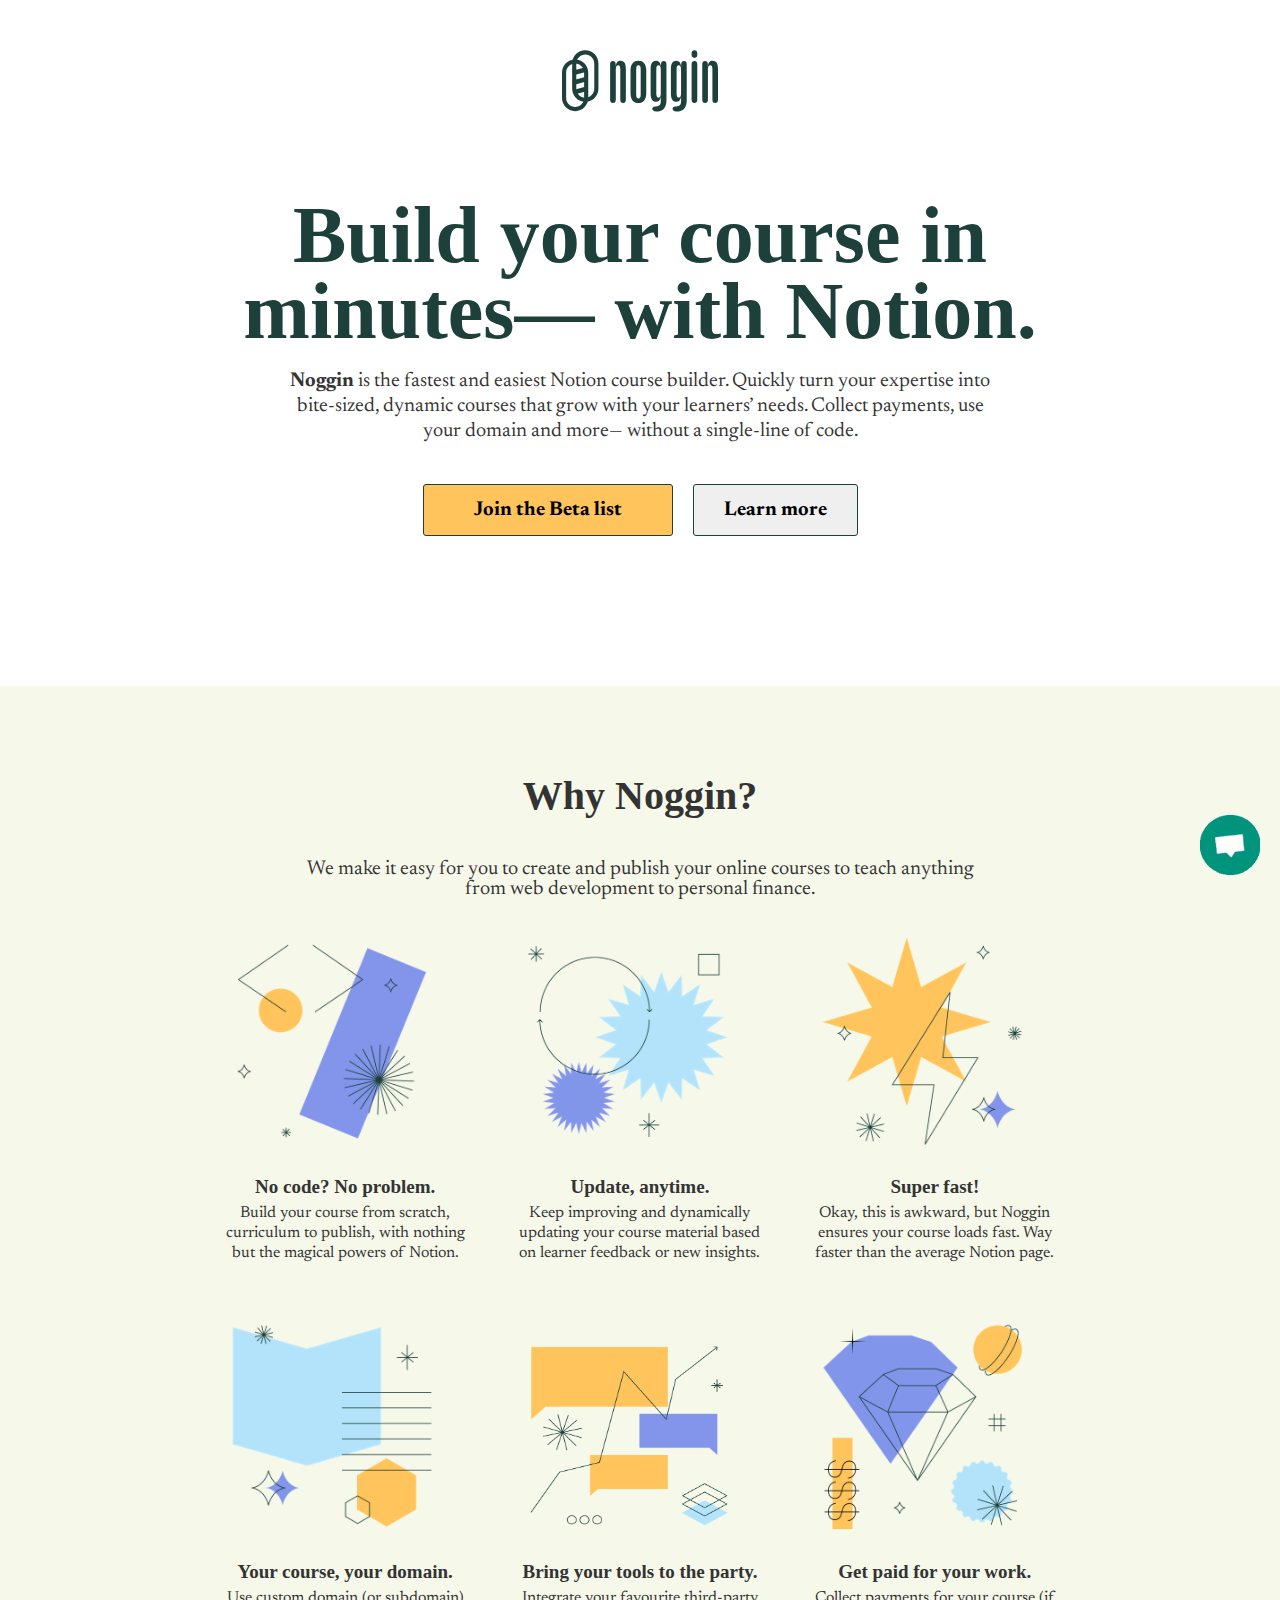
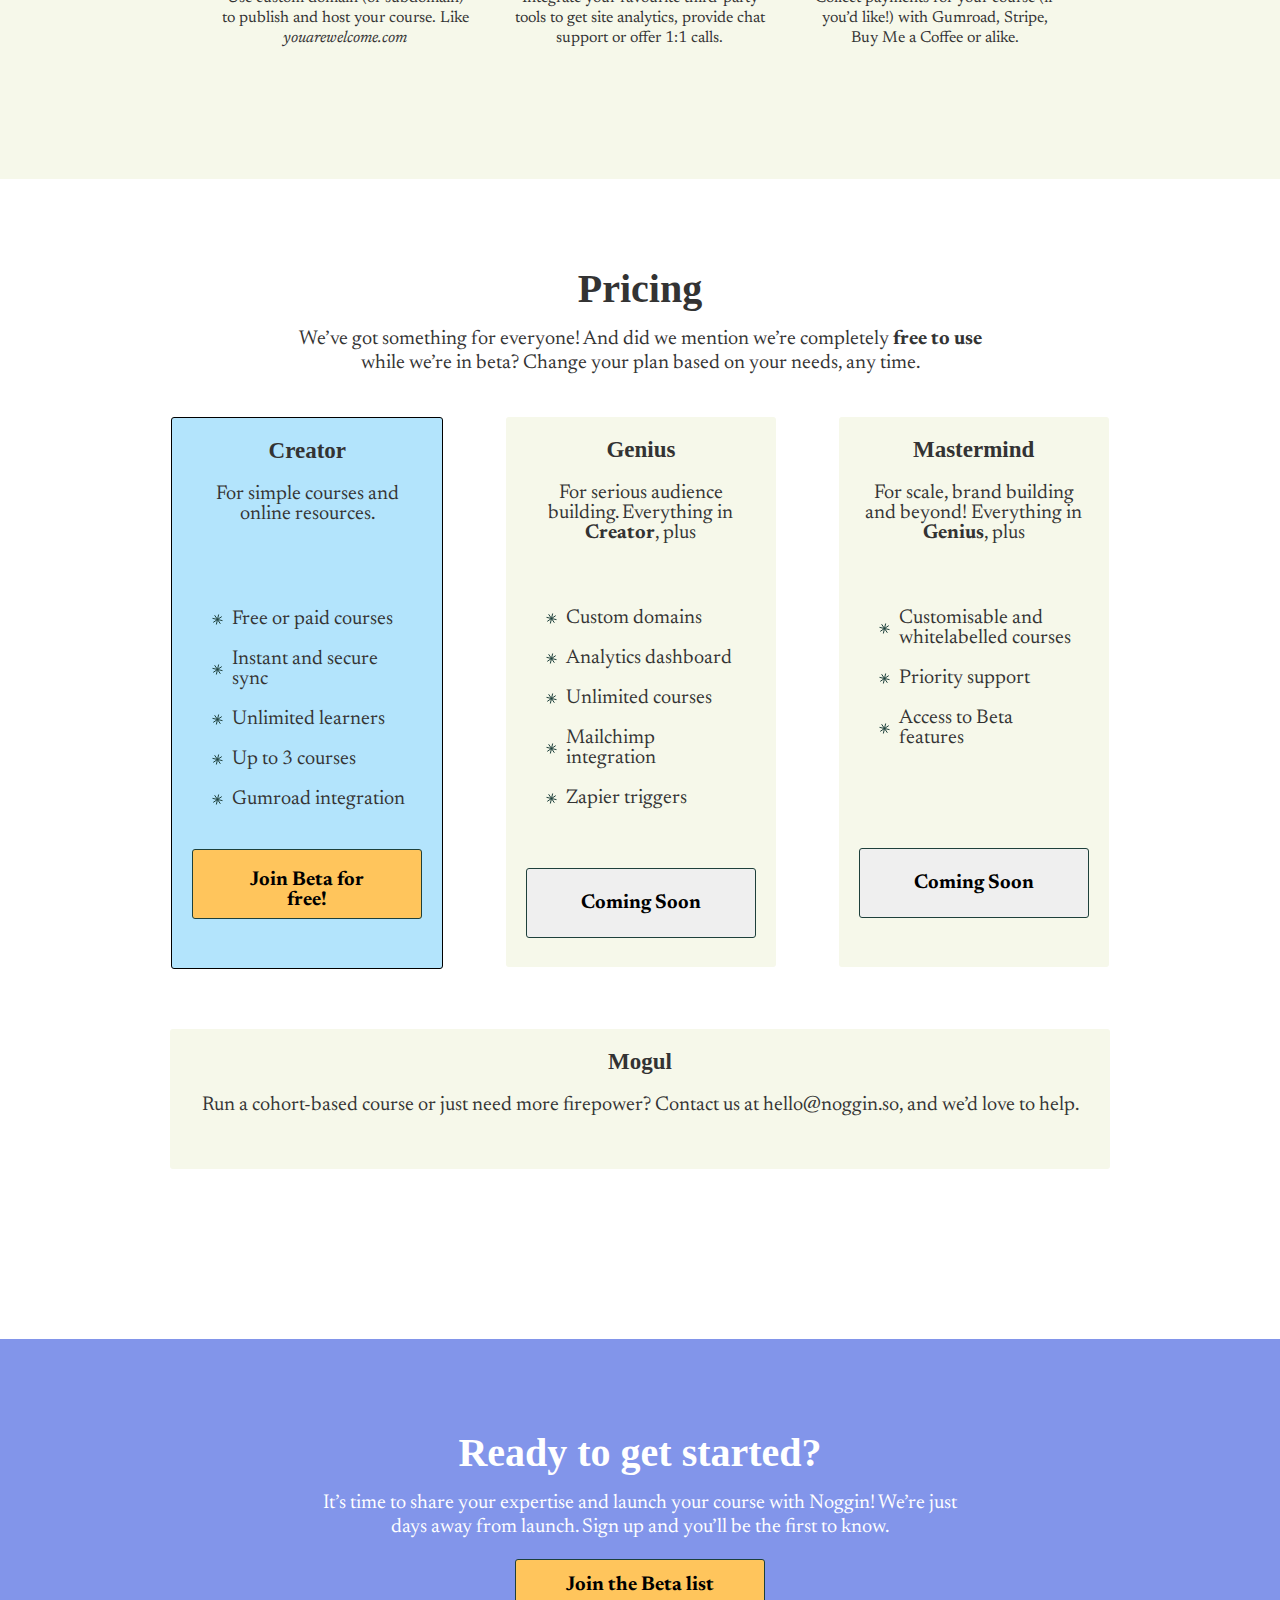
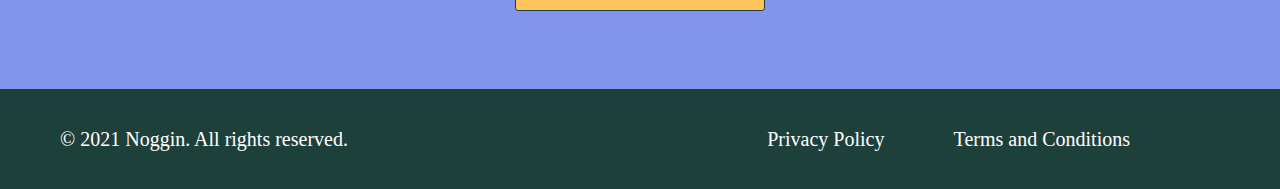
==== index.html @ b9d1dcac "1 commit" ====
<!DOCTYPE html>
<html lang="en">
<head>
    <meta charset="UTF-8">
    <meta http-equiv="X-UA-Compatible" content="IE=edge">
    <meta name="viewport" content="width=device-width, initial-scale=1.0">
    <meta name="description" content="Noggin is the fastest and easiest Notion course builder. Quickly turn your expertise into bite-sized, dynamic courses— all without a single-line of code.">
    <title>Noggin - Notion Course Builder</title>
    <link rel="preconnect" href="https://fonts.gstatic.com">
    <link href="https://fonts.googleapis.com/css2?family=Newsreader:wght@500&display=swap" rel="stylesheet">
    <link rel="stylesheet" href="css\style.css">
    <link rel="stylesheet" href="css\font.css">
    
    

    
</head>
<body>
    <nav>
        <div class="menu">
            <div class="logotype">
                <a href=#><img src="img\Noggin Logo.svg" ></a>
            </div>
        </div>
    </nav>
    <div class="cont1">
        <div class="bigh1">
            <h1>Build your course in minutes— with Notion.</h1>
        </div>
        <div class="par1">
            <p>
                <b>Noggin</b> is the fastest and easiest Notion course builder.
                 Quickly turn your expertise into bite-sized, dynamic courses that grow with your learners’ needs. 
                 Collect payments, use your domain and more— without a single-line of code.
            </p>
        </div>
        <div class="buttons1">
            <div class="buttjoin1 buttons_join" ><button class="but_join">Join the Beta list</button></div>
            <div class="buttlearn"><a href="#why"><button class="but_learn">Learn more</button></a></div>
        </div>
    </div>
    <section class="sec1">
        <div class="cont2">
            <div class="blackh2" id='why'>
                <h2>Why Noggin?</h2>
            </div>
            <div class="par2">
                <p>We make it easy for you to create and publish your online courses to teach anything from web development to personal finance.   
                </p>
            </div>

            <div class="images">
                <div class="block1">
                    <div><img src="img\image1.png" ></div>
                    <div><h3>No code? No problem.</h3></div>
                    <div>
                        <p>Build your course from scratch, curriculum to publish,
                         with nothing but the magical powers of Notion.
                        </p>
                    </div>

                </div>
                <div class="block2">
                    <div><img src="img\image2.png" ></div>
                    <div><h3>Update, anytime.</h3></div>
                    <div>
                        <p>Keep improving and dynamically updating your course material
                         based on learner feedback or new insights.
                        </p>
                    </div>
                </div>
                <div class="block3">
                    <div><img src="img\image3.png" ></div>
                    <div><h3>Super fast!</h3></div>
                    <div>
                        <p>Okay, this is awkward, but Noggin ensures your course loads fast.
                         Way faster than the average Notion page.
                        </p>
                    </div>
                </div>
                <div class="block4">
                    <div><img src="img\image4.png" ></div>
                    <div><h3>Your course, your domain.</h3></div>
                    <div>
                        <p>Use custom domain (or subdomain) 
                        to publish and host your course. Like <i>youarewelcome.com</i>
                        </p>
                    </div>
                </div>
                <div class="block5">
                    <div><img src="img\image5.png" ></div>
                    <div><h3>Bring your tools to the party.</h3></div>
                    <div>
                        <p>Integrate your favourite third-party tools to get site analytics,
                         provide chat support or offer 1:1 calls.
                        </p>
                    </div>
                </div>
                <div class="block6">
                    <div><img src="img\image6.png" ></div>
                    <div><h3>Get paid for your work.</h3></div>
                    <div>
                        <p>Collect payments for your course (if you’d like!)
                         with Gumroad, Stripe, Buy Me a Coffee or alike.
                        </p>
                    </div>
                </div>

            
            </div>






        </div>
    </section>
    <section class="sec2">
        <div class="cont3">
            <div class="blackh2">
                <h2>Pricing</h2>
            </div>
            <div class="par3">
                <p>We’ve got something for everyone! 
                    And did we mention we’re completely <b>free to use</b> while we’re in beta? 
                    Change your plan based on your needs, any time.
                </p>
            </div>
            <div class="offers">
                <div class="offer1">
                    <h3>Creator</h3>
                    <p>For simple courses and online resources.</p>
                    <ul class="list">
                        <li>Free or paid courses</li>
                        <li>Instant and secure sync</li>
                        <li>Unlimited learners</li>
                        <li>Up to 3 courses</li>
                        <li>Gumroad integration</li>
                    </ul>
                    <button class="joinfree buttons_join" >Join Beta for <br>free!</button>
                </div>
                <div class="offer2">
                    <h3>Genius</h3>
                    <p>For serious audience building. Everything in <b>Creator</b>, plus</p>
                    <ul class="list">
                        <li>Custom domains</li>
                        <li>Analytics dashboard</li>
                        <li>Unlimited courses</li>
                        <li>Mailchimp integration</li>
                        <li>Zapier triggers</li>
                    </ul>
                    <button class="coming">Coming Soon</button>
                </div>
                <div class="offer3">
                    <h3>Mastermind</h3>
                    <p>For scale, brand building and beyond! Everything in <b>Genius</b>, plus</p>
                    <ul class="list">
                        <li>Customisable and whitelabelled courses</li>
                        <li>Priority support</li>
                        <li>Access to Beta features</li>
                    </ul>
                    <button class="coming2">Coming Soon</button>
                </div>

            </div>
            <div class="mail">
                
                <h3>Mogul</h3>
                <p>Run a cohort-based course or just need more firepower?
                     Contact us at <a href=#>hello@noggin.so</a>, and we’d love to help.
                    </p>
                
            </div>
        </div>
    </section>
    <section class="sec3">
        <div class="cont4">
          <div class="whiteh2">
              <h2>Ready to get started?</h2>
          </div>
          <div class="par4">
            <p>It’s time to share your expertise and launch your course with Noggin!
                 We’re just days away from launch. Sign up and you’ll be the first to know.
            </p>
          </div>
          <div class="buttjoin2"><button class="butt_join2 buttons_join" > Join the Beta list </button></div>
        </div>
    </section>
    <footer>
        <div class="foot">
            
              <div class="allrul"><a href="index.html">© 2021 Noggin. All rights reserved.</a></div>
              <div class="privacy"><a href='privacy.html'> Privacy Policy</a></div>
              <div class="terms"><a href="terms.html">Terms and Conditions</a></div>
            


           
            
        </div>
    </footer>
    <script src="js\main.js"></script>
    <a  href=#><img class="overbut" title="chatbutton" src="img\chatbut.png" alt="buttons" /></a>
</body>
</html>
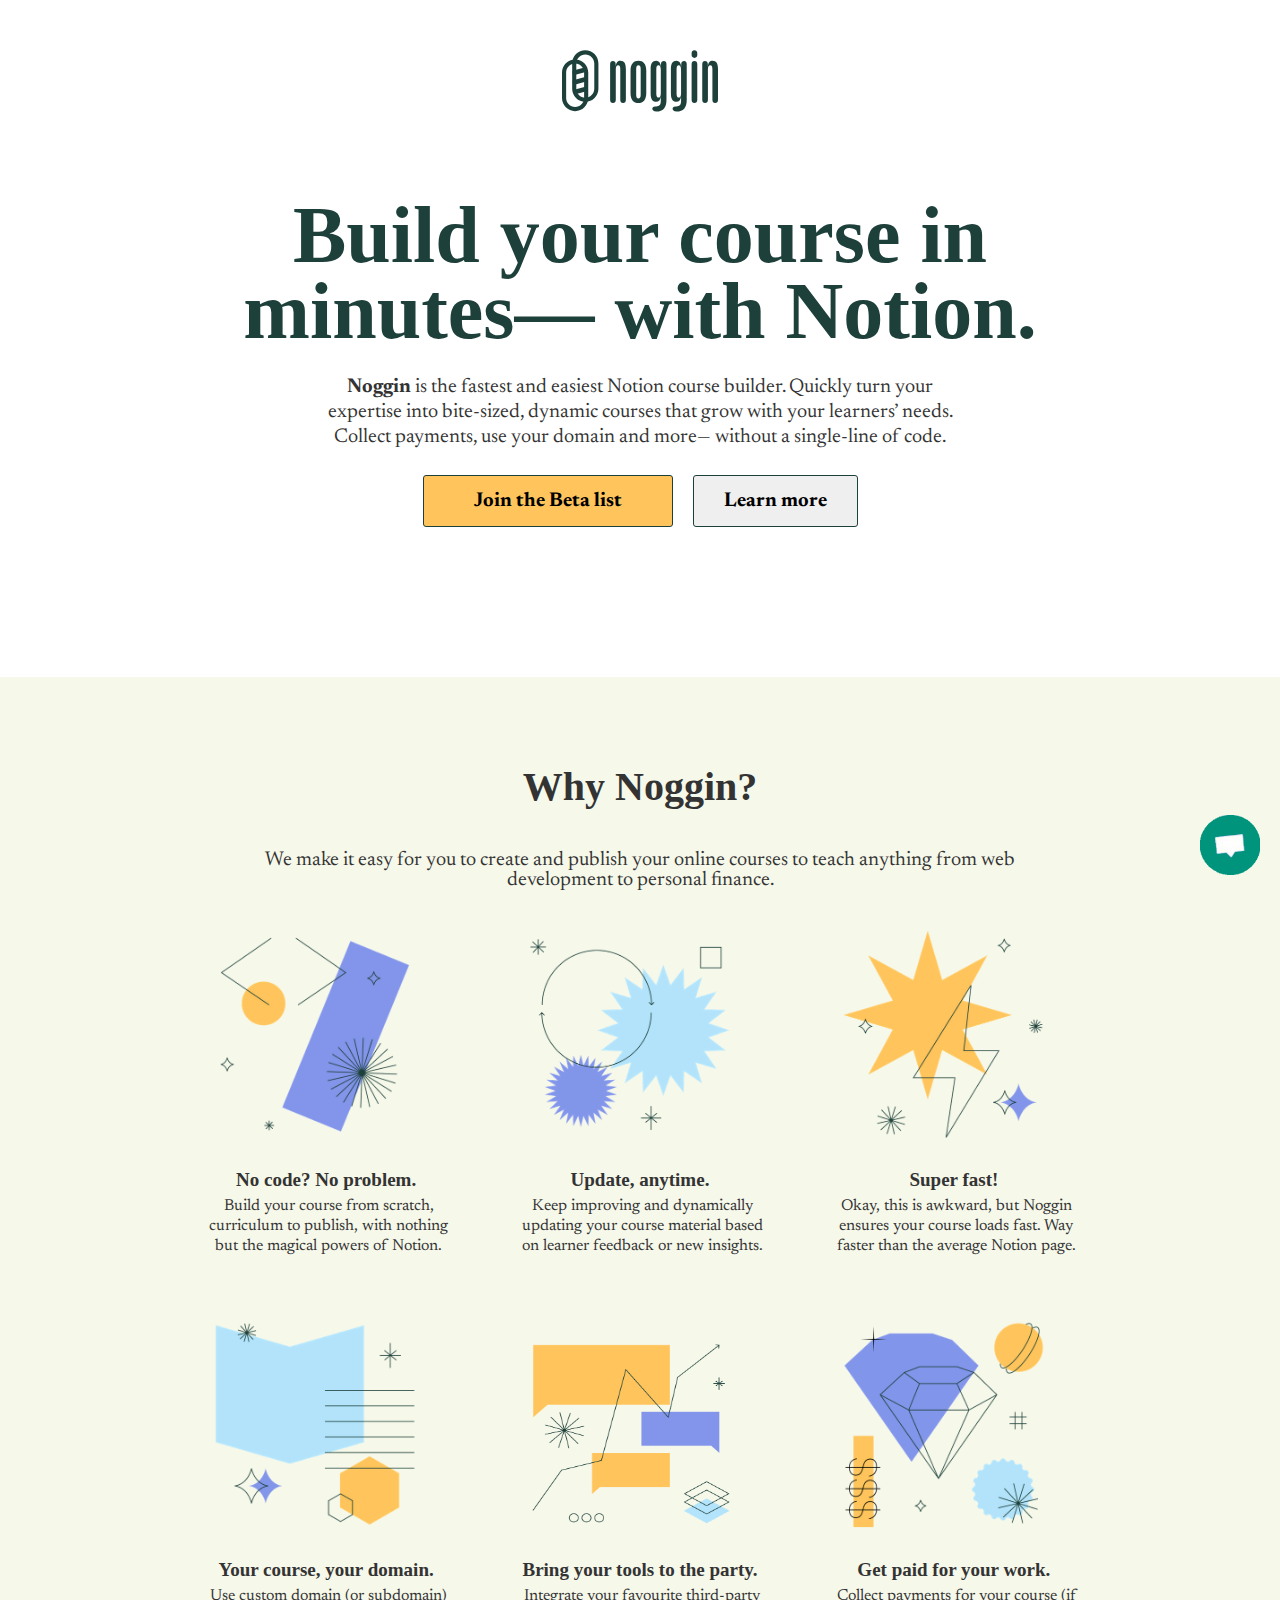
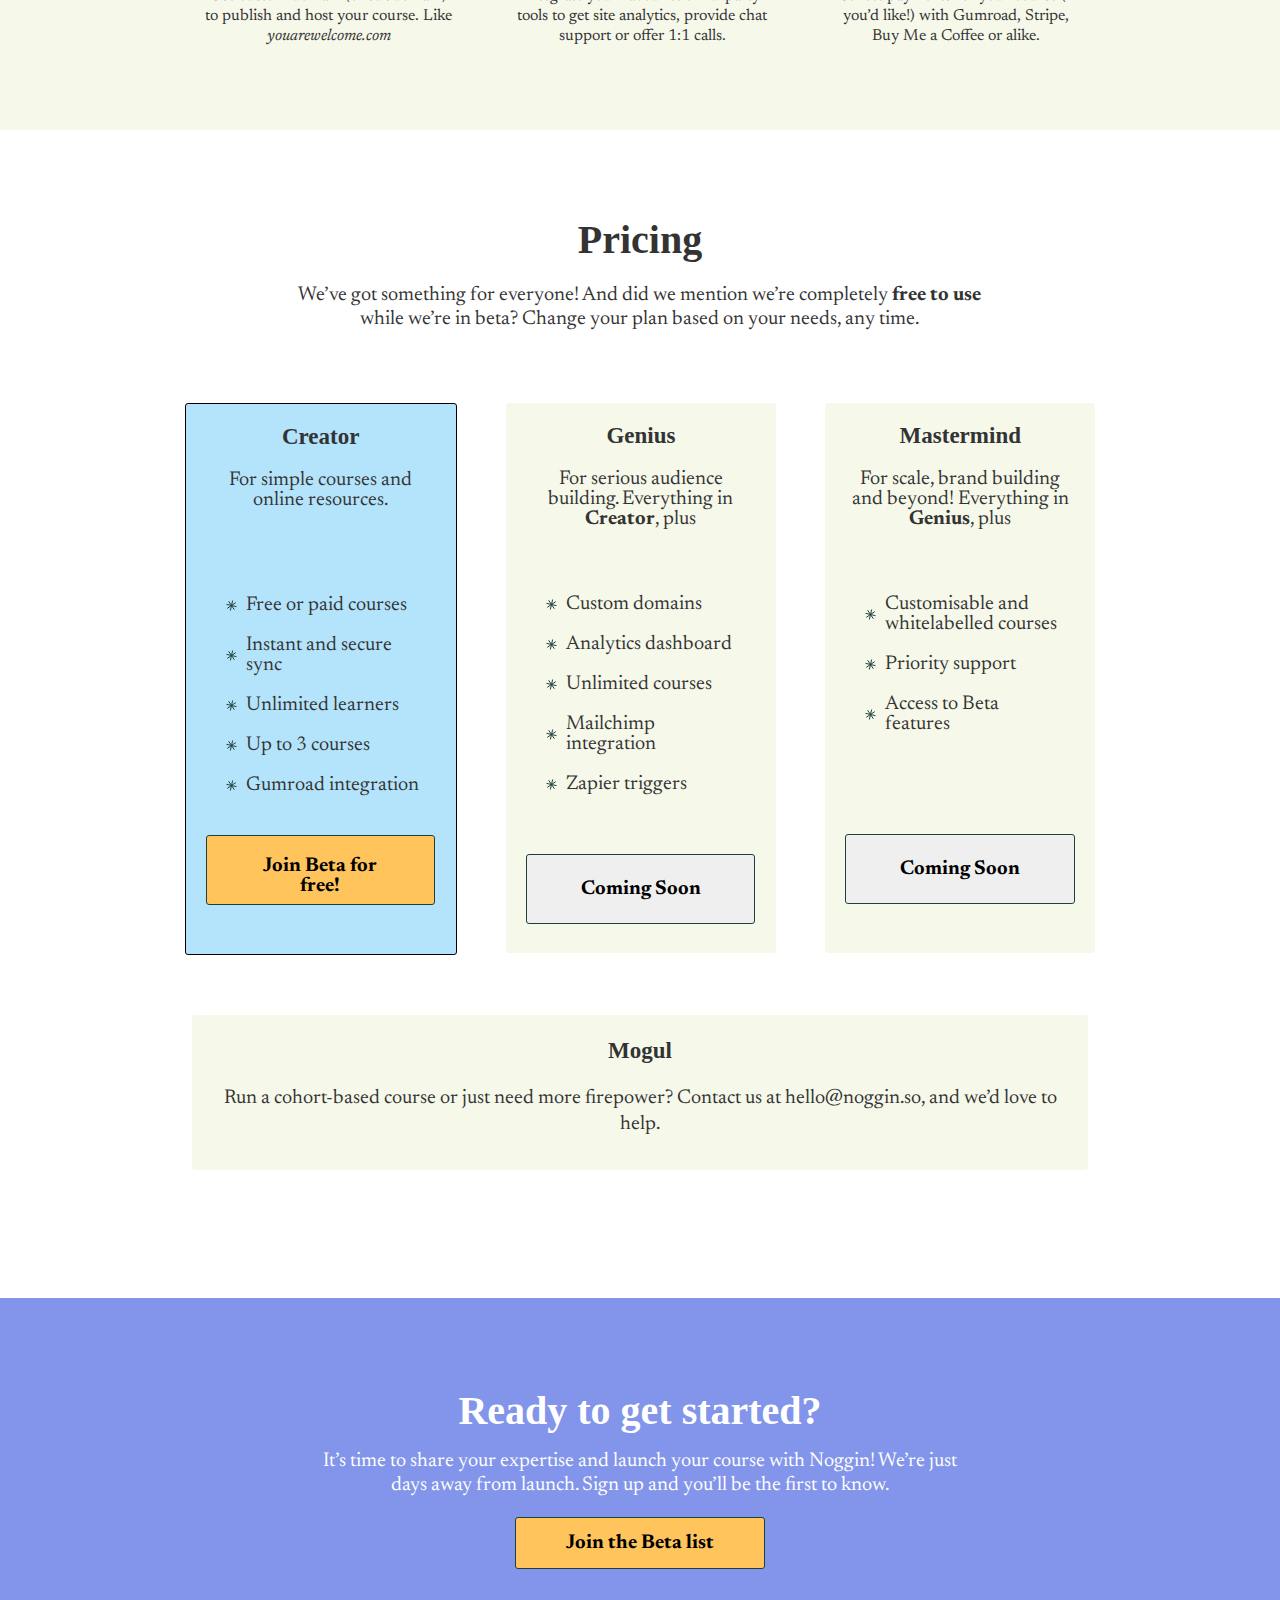
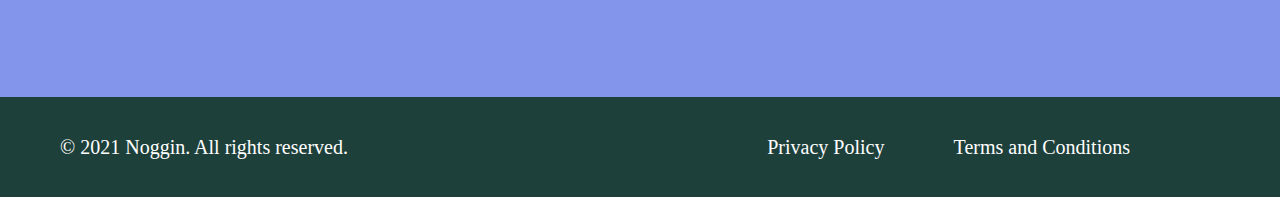
==== commit 8b256f16: "a little adaptation" ====
--- a/index.html
+++ b/index.html
@@ -12,10 +12,12 @@
     <link rel="stylesheet" href="css\font.css">
     
     
+    
 
     
 </head>
 <body>
+<div class="maincontainer">
     <nav>
         <div class="menu">
             <div class="logotype">
@@ -39,6 +41,7 @@
             <div class="buttlearn"><a href="#why"><button class="but_learn">Learn more</button></a></div>
         </div>
     </div>
+
     <section class="sec1">
         <div class="cont2">
             <div class="blackh2" id='why'>
@@ -116,6 +119,7 @@
 
         </div>
     </section>
+
     <section class="sec2">
         <div class="cont3">
             <div class="blackh2">
@@ -174,7 +178,8 @@
             </div>
         </div>
     </section>
-    <section class="sec3">
+
+    
         <div class="cont4">
           <div class="whiteh2">
               <h2>Ready to get started?</h2>
@@ -186,7 +191,9 @@
           </div>
           <div class="buttjoin2"><button class="butt_join2 buttons_join" > Join the Beta list </button></div>
         </div>
-    </section>
+    
+
+
     <footer>
         <div class="foot">
             
@@ -202,5 +209,7 @@
     </footer>
     <script src="js\main.js"></script>
     <a  href=#><img class="overbut" title="chatbutton" src="img\chatbut.png" alt="buttons" /></a>
+
+</div>
 </body>
 </html>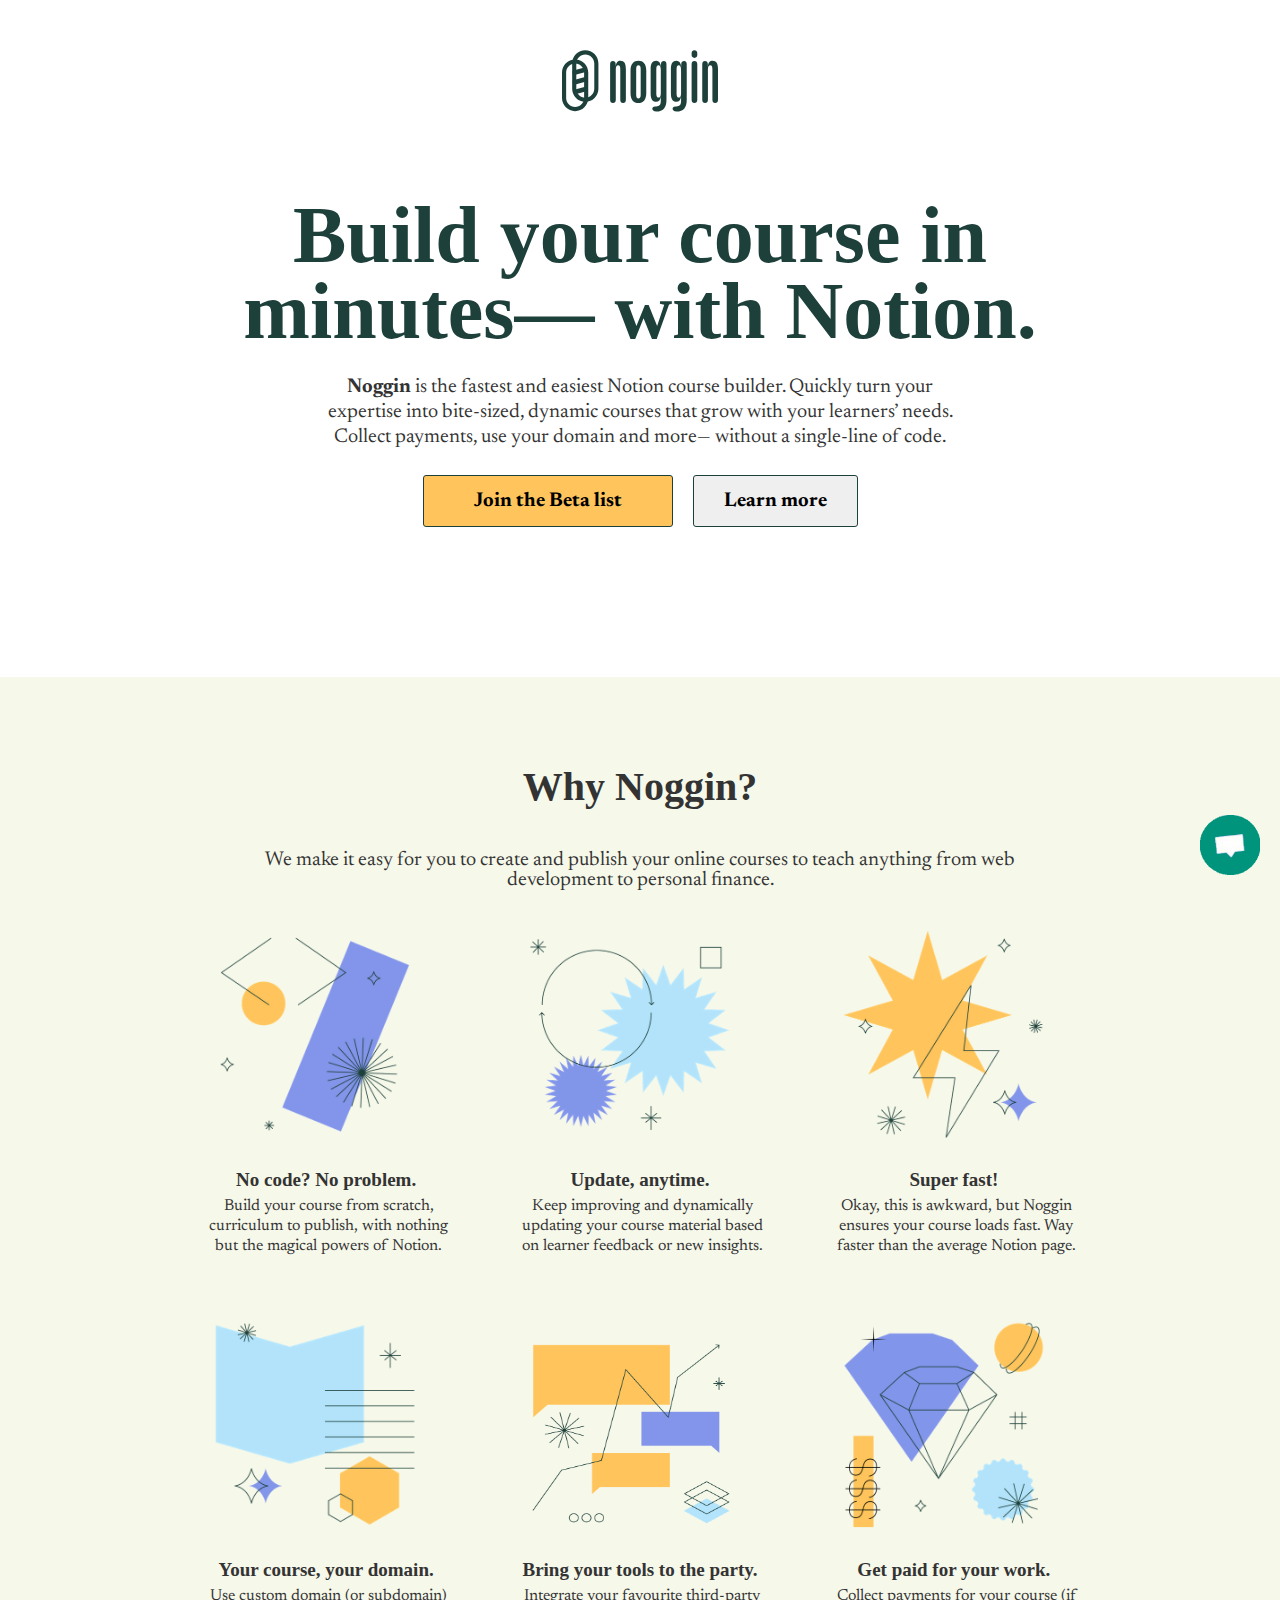
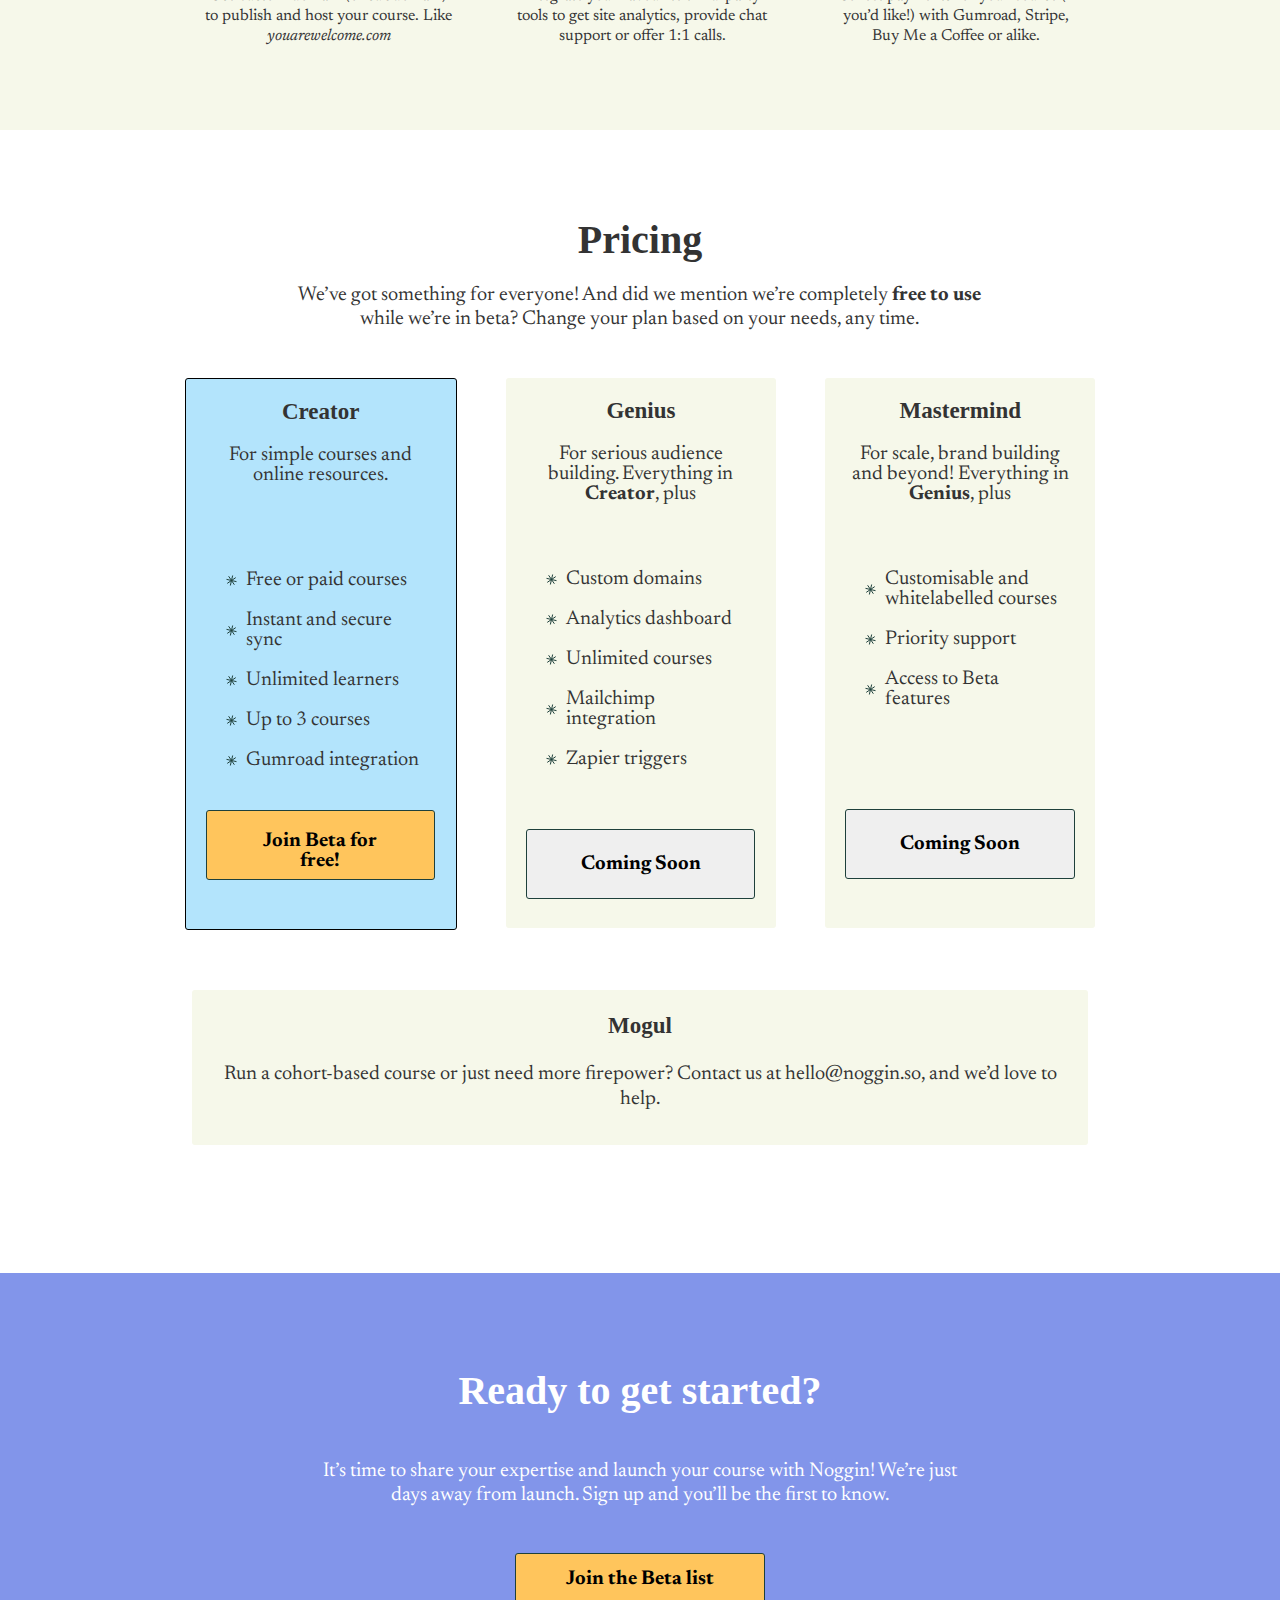
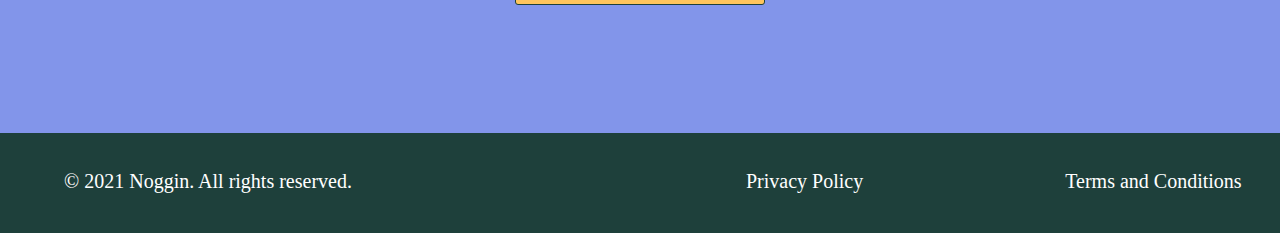
==== commit ea22e426: "fixed" ====
--- a/index.html
+++ b/index.html
@@ -121,53 +121,55 @@
     </section>
 
     <section class="sec2">
-        <div class="cont3">
-            <div class="blackh2">
-                <h2>Pricing</h2>
-            </div>
-            <div class="par3">
-                <p>We’ve got something for everyone! 
+      <div class="cont3">
+          
+              <div class="blackh2">
+                  <h2>Pricing</h2>
+              </div>
+              <div class="par3">
+                  <p>We’ve got something for everyone! 
                     And did we mention we’re completely <b>free to use</b> while we’re in beta? 
                     Change your plan based on your needs, any time.
-                </p>
-            </div>
-            <div class="offers">
-                <div class="offer1">
-                    <h3>Creator</h3>
-                    <p>For simple courses and online resources.</p>
-                    <ul class="list">
-                        <li>Free or paid courses</li>
-                        <li>Instant and secure sync</li>
-                        <li>Unlimited learners</li>
-                        <li>Up to 3 courses</li>
-                        <li>Gumroad integration</li>
-                    </ul>
-                    <button class="joinfree buttons_join" >Join Beta for <br>free!</button>
-                </div>
-                <div class="offer2">
-                    <h3>Genius</h3>
-                    <p>For serious audience building. Everything in <b>Creator</b>, plus</p>
-                    <ul class="list">
-                        <li>Custom domains</li>
-                        <li>Analytics dashboard</li>
-                        <li>Unlimited courses</li>
-                        <li>Mailchimp integration</li>
-                        <li>Zapier triggers</li>
-                    </ul>
-                    <button class="coming">Coming Soon</button>
-                </div>
-                <div class="offer3">
-                    <h3>Mastermind</h3>
-                    <p>For scale, brand building and beyond! Everything in <b>Genius</b>, plus</p>
-                    <ul class="list">
-                        <li>Customisable and whitelabelled courses</li>
-                        <li>Priority support</li>
-                        <li>Access to Beta features</li>
-                    </ul>
-                    <button class="coming2">Coming Soon</button>
-                </div>
-
-            </div>
+                  </p>
+              </div>
+          
+              <div class="offers">
+                  <div class="offer1">
+                      <h3>Creator</h3>
+                      <p>For simple courses and online resources.</p>
+                      <ul class="list">
+                          <li>Free or paid courses</li>
+                          <li>Instant and secure sync</li>
+                          <li>Unlimited learners</li>
+                          <li>Up to 3 courses</li>
+                          <li>Gumroad integration</li>
+                      </ul>
+                      <button class="joinfree buttons_join" >Join Beta for <br>free!</button>
+                   </div>
+                  <div class="offer2">
+                      <h3>Genius</h3>
+                      <p>For serious audience building. Everything in <b>Creator</b>, plus</p>
+                      <ul class="list">
+                          <li>Custom domains</li>
+                          <li>Analytics dashboard</li>
+                          <li>Unlimited courses</li>
+                          <li>Mailchimp integration</li>
+                          <li>Zapier triggers</li>
+                      </ul>
+                      <button class="coming">Coming Soon</button>
+                  </div>
+                  <div class="offer3">
+                      <h3>Mastermind</h3>
+                      <p>For scale, brand building and beyond! Everything in <b>Genius</b>, plus</p>
+                      <ul class="list">
+                          <li>Customisable and whitelabelled courses</li>
+                          <li>Priority support</li>
+                          <li>Access to Beta features</li>
+                      </ul>
+                      <button class="coming2">Coming Soon</button>
+              </div>
+
+          </div>
             <div class="mail">
                 
                 <h3>Mogul</h3>
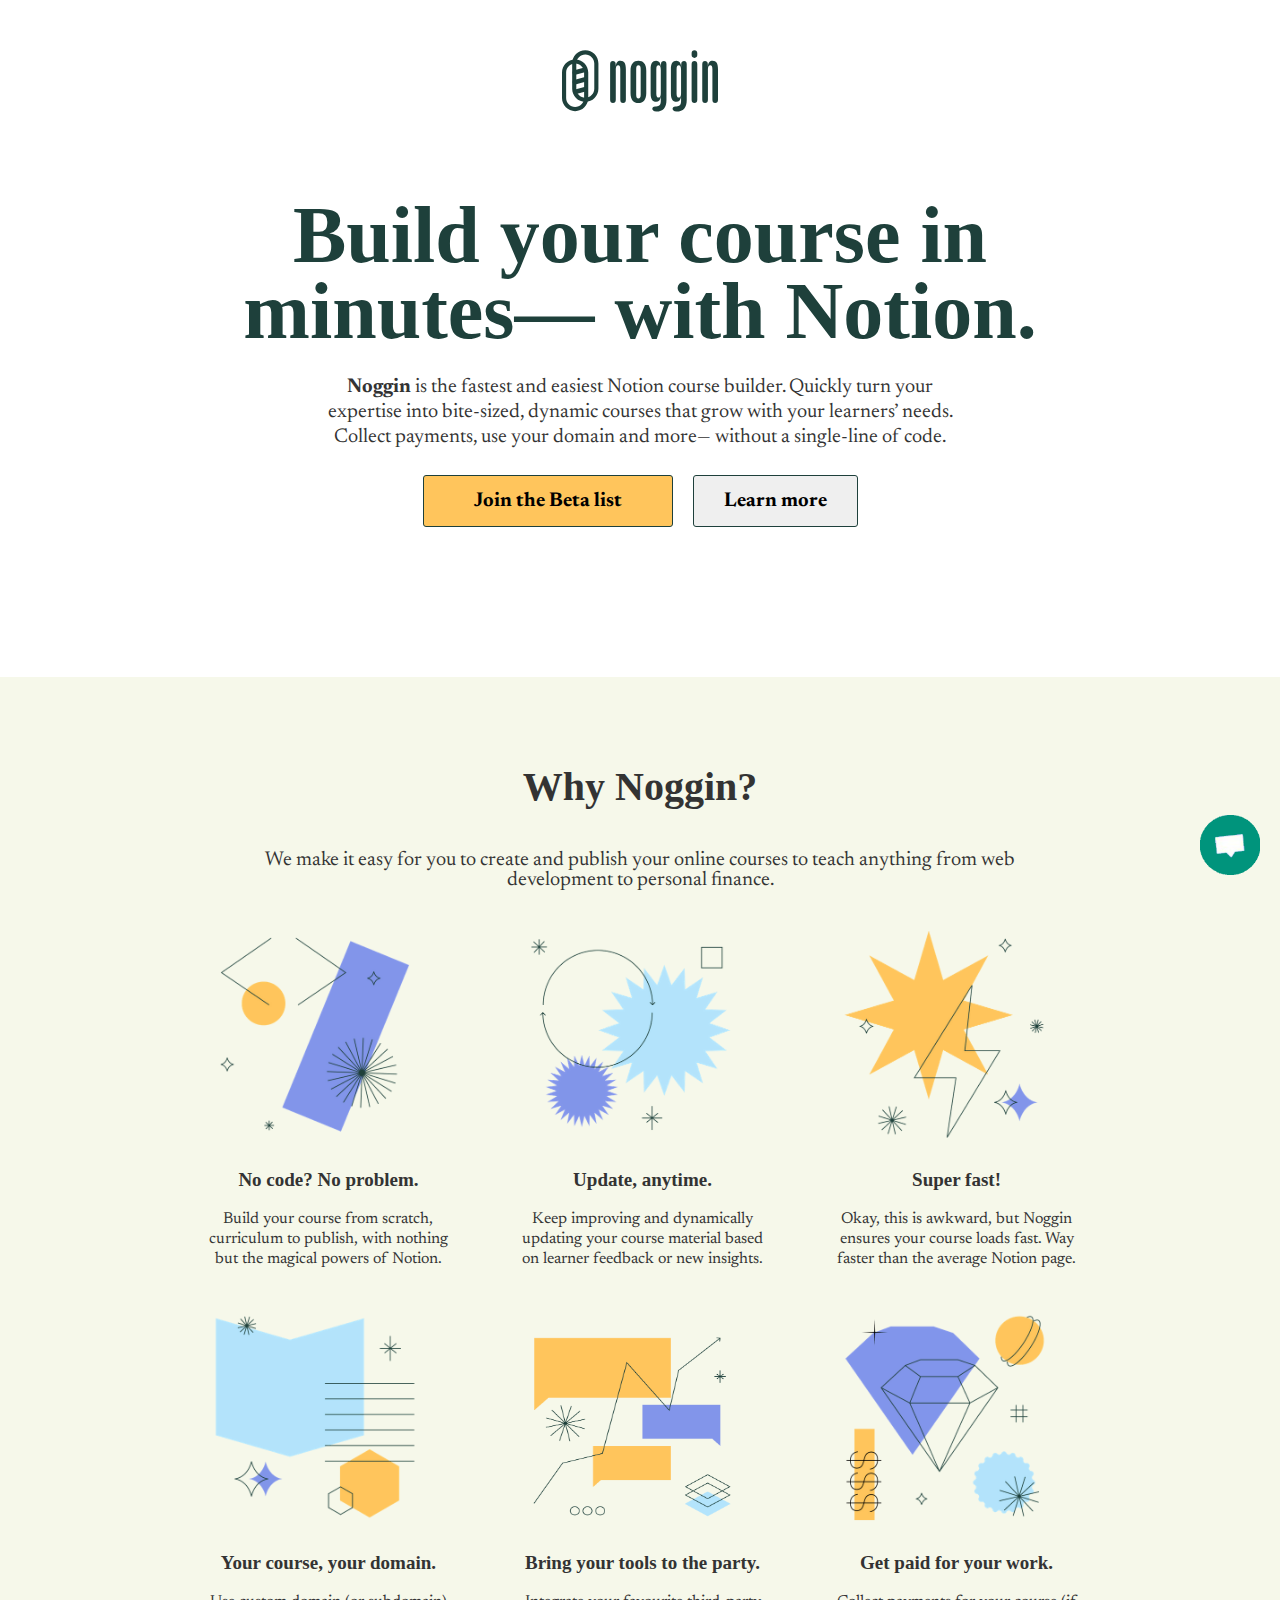
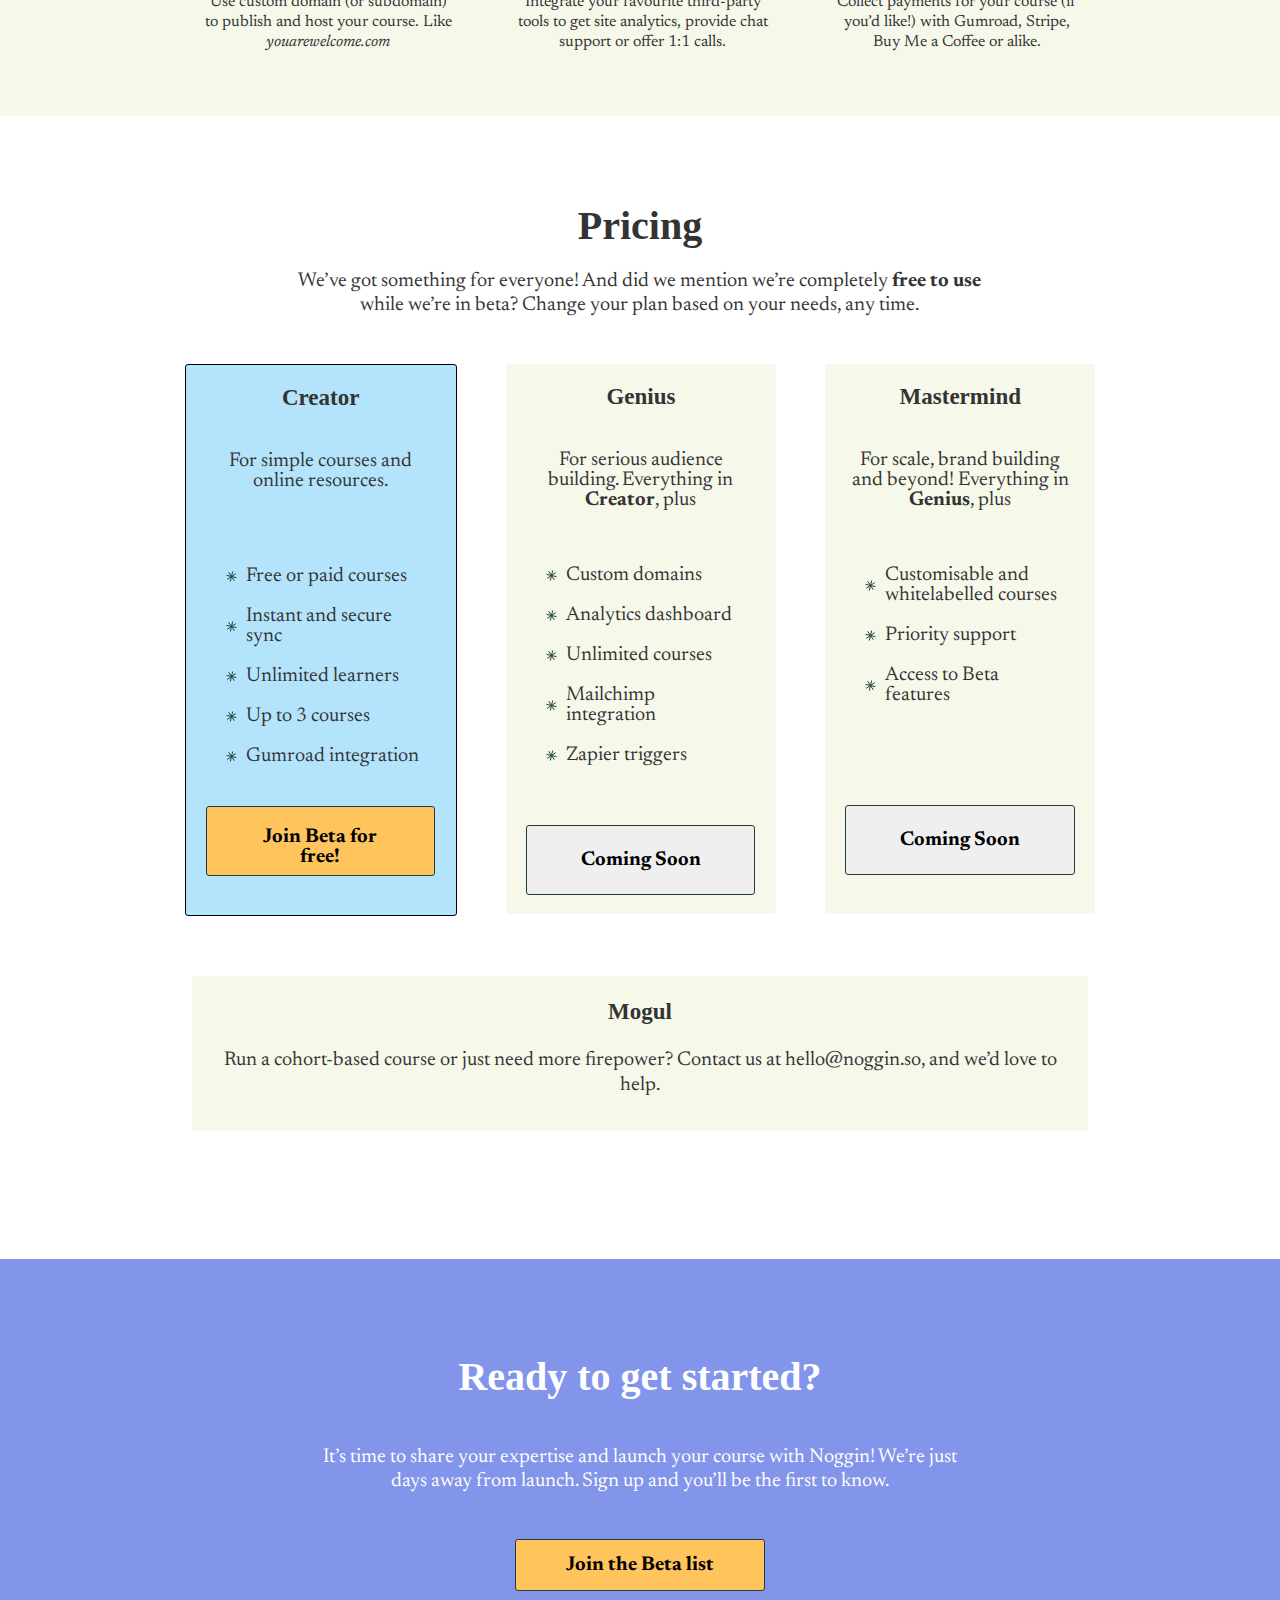
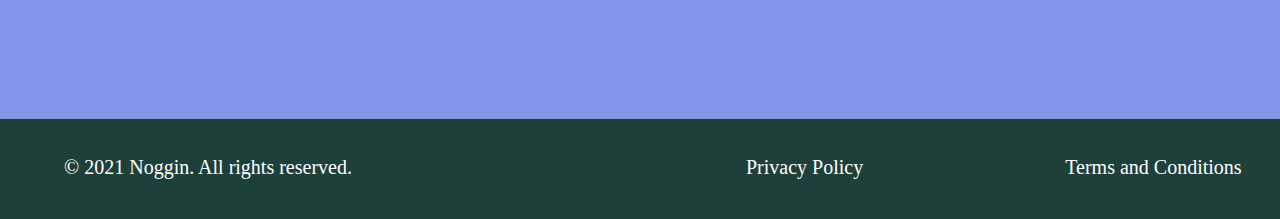
==== commit 708460b2: "fixed" ====
--- a/index.html
+++ b/index.html
@@ -21,7 +21,7 @@
     <nav>
         <div class="menu">
             <div class="logotype">
-                <a href=#><img src="img\Noggin Logo.svg" ></a>
+                <a href=#><img src="img\Noggin Logo.svg" alt="nogginLogo" ></a>
             </div>
         </div>
     </nav>
@@ -38,7 +38,7 @@
         </div>
         <div class="buttons1">
             <div class="buttjoin1 buttons_join" ><button class="but_join">Join the Beta list</button></div>
-            <div class="buttlearn"><a href="#why"><button class="but_learn">Learn more</button></a></div>
+            <div class="buttlearn"><button class="but_learn"><a href="#why">Learn more</a></button></div>
         </div>
     </div>
 
@@ -54,7 +54,7 @@
 
             <div class="images">
                 <div class="block1">
-                    <div><img src="img\image1.png" ></div>
+                    <div><img src="img\image1.png" alt="NocodeNoproblem"></div>
                     <div><h3>No code? No problem.</h3></div>
                     <div>
                         <p>Build your course from scratch, curriculum to publish,
@@ -64,7 +64,7 @@
 
                 </div>
                 <div class="block2">
-                    <div><img src="img\image2.png" ></div>
+                    <div><img src="img\image2.png" alt="UpdateAnytime" ></div>
                     <div><h3>Update, anytime.</h3></div>
                     <div>
                         <p>Keep improving and dynamically updating your course material
@@ -73,7 +73,7 @@
                     </div>
                 </div>
                 <div class="block3">
-                    <div><img src="img\image3.png" ></div>
+                    <div><img src="img\image3.png" alt="Superfast"></div>
                     <div><h3>Super fast!</h3></div>
                     <div>
                         <p>Okay, this is awkward, but Noggin ensures your course loads fast.
@@ -82,7 +82,7 @@
                     </div>
                 </div>
                 <div class="block4">
-                    <div><img src="img\image4.png" ></div>
+                    <div><img src="img\image4.png" alt="YourcourseYourdomain"></div>
                     <div><h3>Your course, your domain.</h3></div>
                     <div>
                         <p>Use custom domain (or subdomain) 
@@ -91,7 +91,7 @@
                     </div>
                 </div>
                 <div class="block5">
-                    <div><img src="img\image5.png" ></div>
+                    <div><img src="img\image5.png" alt="BringYourTools"></div>
                     <div><h3>Bring your tools to the party.</h3></div>
                     <div>
                         <p>Integrate your favourite third-party tools to get site analytics,
@@ -100,7 +100,7 @@
                     </div>
                 </div>
                 <div class="block6">
-                    <div><img src="img\image6.png" ></div>
+                    <div><img src="img\image6.png" alt="GetPaid" ></div>
                     <div><h3>Get paid for your work.</h3></div>
                     <div>
                         <p>Collect payments for your course (if you’d like!)
@@ -146,7 +146,7 @@
                       </ul>
                       <button class="joinfree buttons_join" >Join Beta for <br>free!</button>
                    </div>
-                  <div class="offer2">
+                  <div class="offer_coming">
                       <h3>Genius</h3>
                       <p>For serious audience building. Everything in <b>Creator</b>, plus</p>
                       <ul class="list">
@@ -158,7 +158,7 @@
                       </ul>
                       <button class="coming">Coming Soon</button>
                   </div>
-                  <div class="offer3">
+                  <div class="offer_coming">
                       <h3>Mastermind</h3>
                       <p>For scale, brand building and beyond! Everything in <b>Genius</b>, plus</p>
                       <ul class="list">
@@ -166,7 +166,7 @@
                           <li>Priority support</li>
                           <li>Access to Beta features</li>
                       </ul>
-                      <button class="coming2">Coming Soon</button>
+                      <button class="coming coming_margin">Coming Soon</button>
               </div>
 
           </div>
@@ -174,7 +174,7 @@
                 
                 <h3>Mogul</h3>
                 <p>Run a cohort-based course or just need more firepower?
-                     Contact us at <a href=#>hello@noggin.so</a>, and we’d love to help.
+                     Contact us at <a href="mailto:hell@noggin.so">hello@noggin.so</a>, and we’d love to help.
                     </p>
                 
             </div>
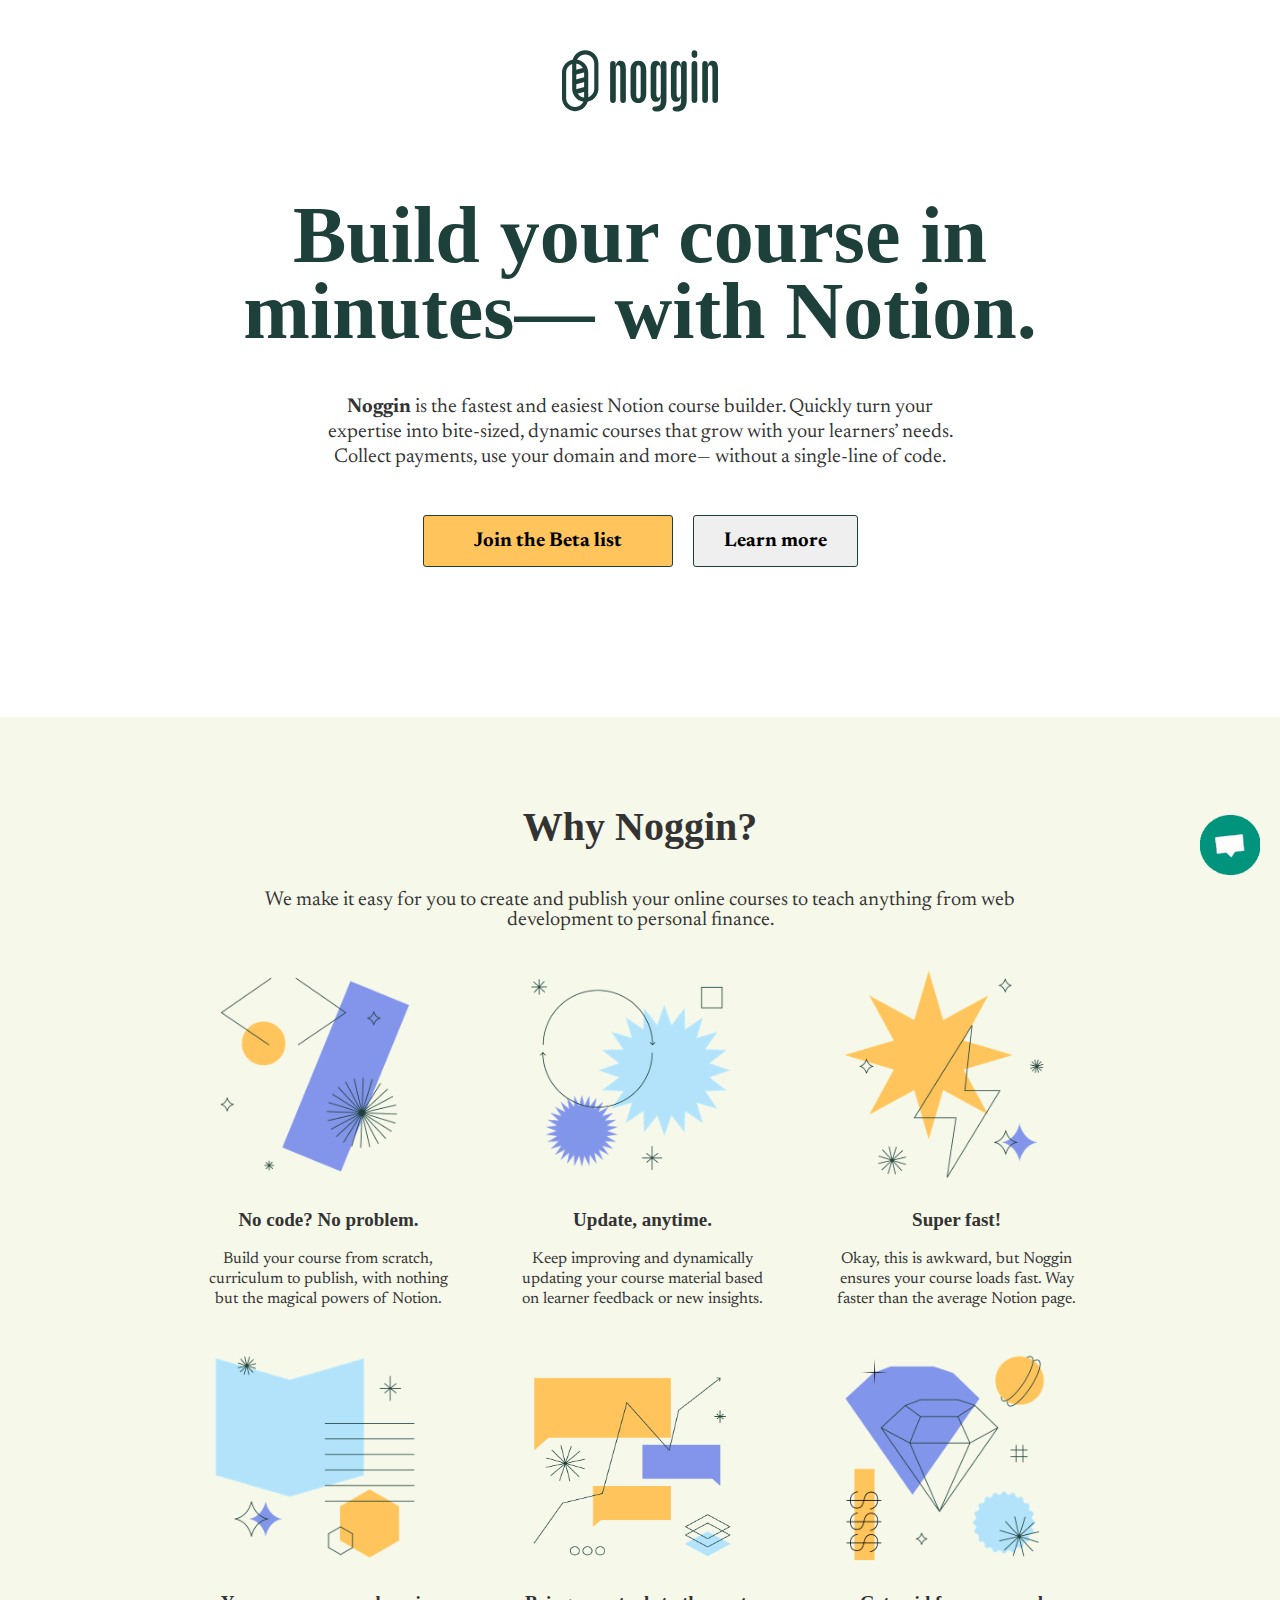
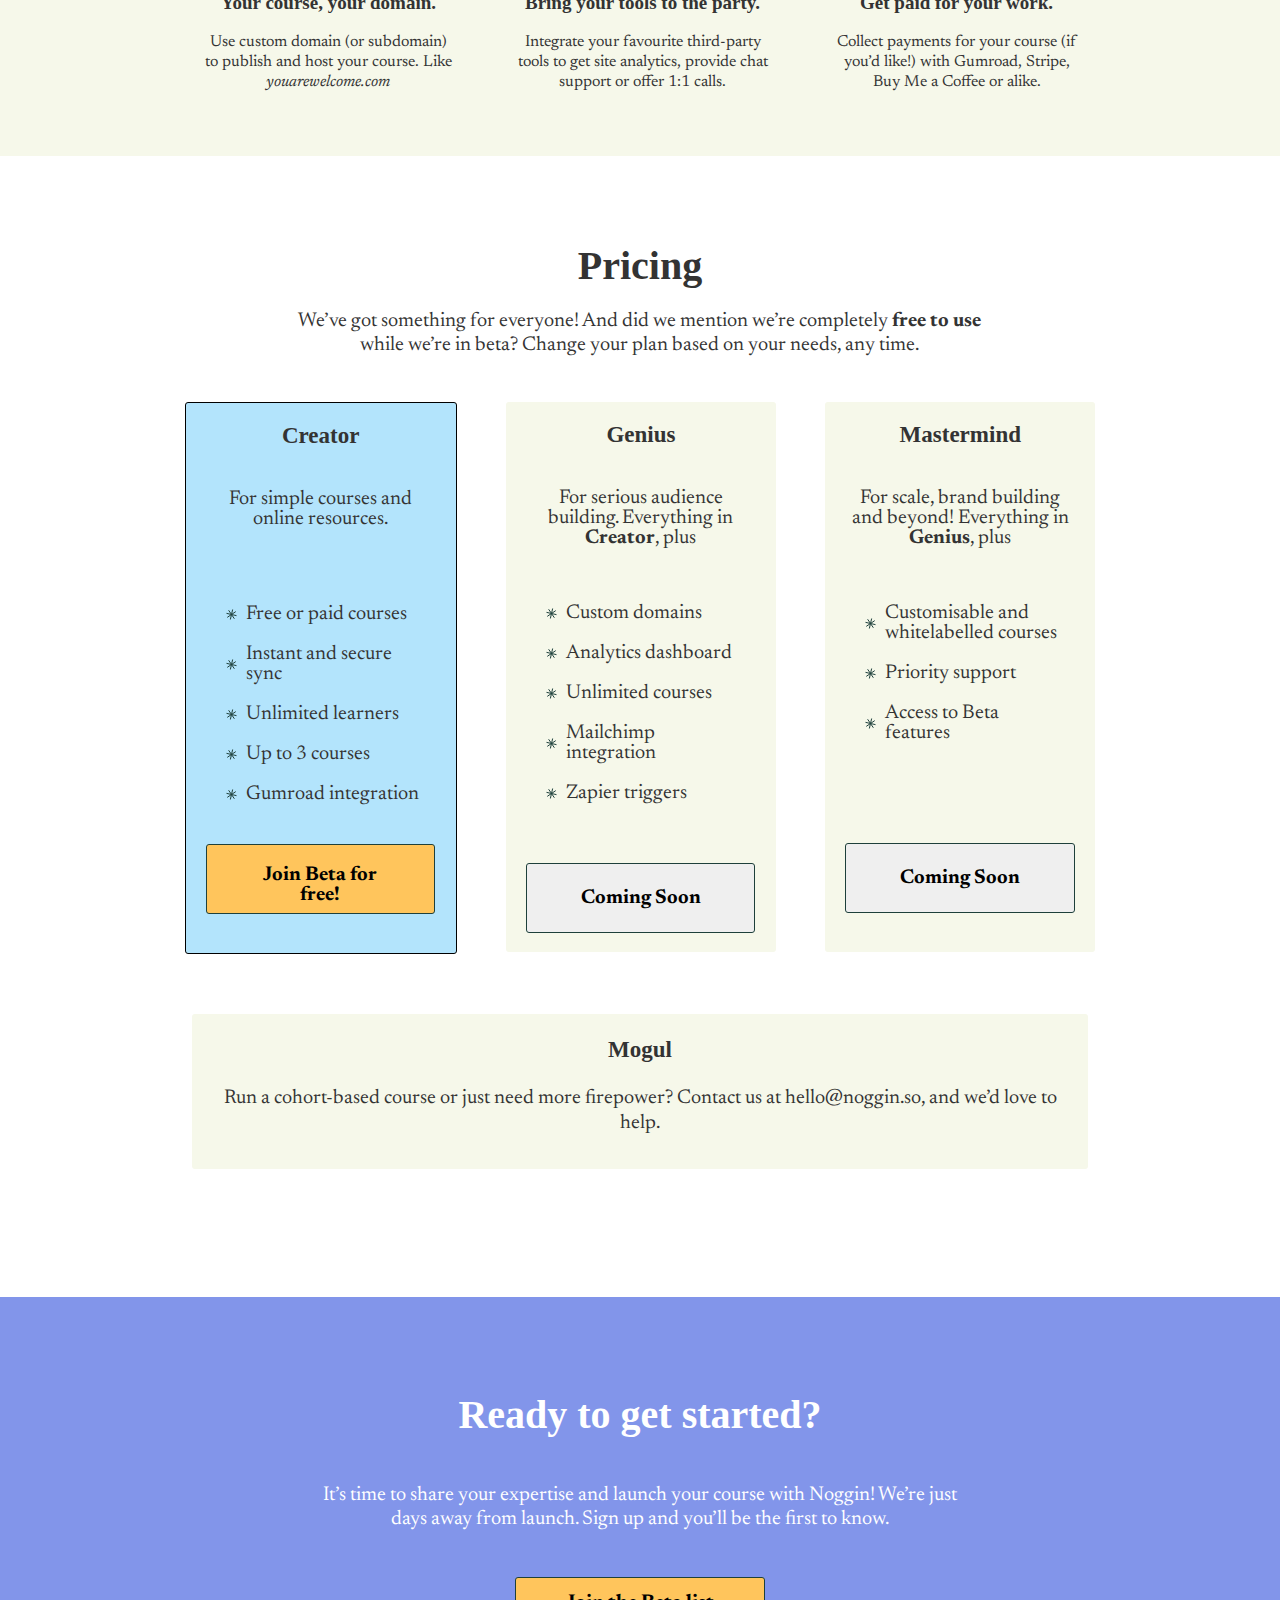
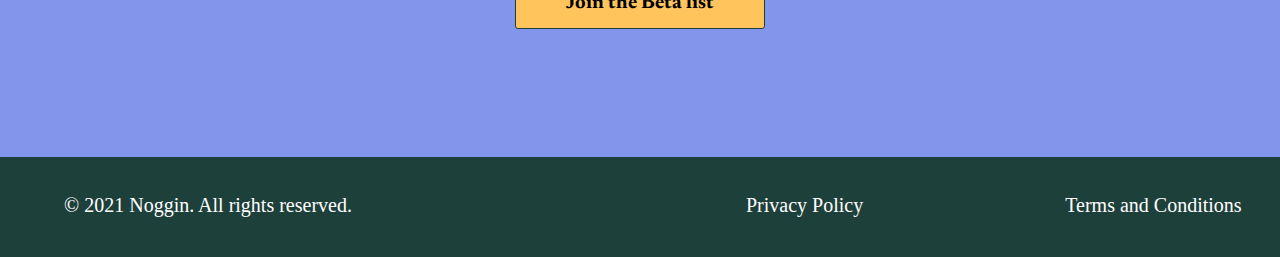
==== commit 0a2d4570: "fixed" ====
--- a/index.html
+++ b/index.html
@@ -8,8 +8,8 @@
     <title>Noggin - Notion Course Builder</title>
     <link rel="preconnect" href="https://fonts.gstatic.com">
     <link href="https://fonts.googleapis.com/css2?family=Newsreader:wght@500&display=swap" rel="stylesheet">
-    <link rel="stylesheet" href="css\style.css">
-    <link rel="stylesheet" href="css\font.css">
+    <link rel="stylesheet" href="css/style.css">
+    <link rel="stylesheet" href="css/font.css">
     
     
     
@@ -21,40 +21,40 @@
     <nav>
         <div class="menu">
             <div class="logotype">
-                <a href=#><img src="img\Noggin Logo.svg" alt="nogginLogo" ></a>
+                <a href=#><img src="img/Noggin Logo.svg" alt="nogginLogo" ></a>
             </div>
         </div>
     </nav>
-    <div class="cont1">
-        <div class="bigh1">
+    <div class="containerWithNotion">
+        <div class="containerWithNotion__bigh1">
             <h1>Build your course in minutes— with Notion.</h1>
         </div>
-        <div class="par1">
+        <div class="containerWithNotion__paragraph">
             <p>
                 <b>Noggin</b> is the fastest and easiest Notion course builder.
                  Quickly turn your expertise into bite-sized, dynamic courses that grow with your learners’ needs. 
                  Collect payments, use your domain and more— without a single-line of code.
             </p>
         </div>
-        <div class="buttons1">
-            <div class="buttjoin1 buttons_join" ><button class="but_join">Join the Beta list</button></div>
-            <div class="buttlearn"><button class="but_learn"><a href="#why">Learn more</a></button></div>
+        <div class="containerWithNotion__buttons">
+            <div class="containerWithNotion__buttons-join all_buttons_join" ><button class="containerWithNotion__buttons-button-join">Join the Beta list</button></div>
+            <div class="containerWithNotion__buttons-learn"><button class="containerWithNotion__buttons-button-learn"><a href="#why">Learn more</a></button></div>
         </div>
     </div>
 
-    <section class="sec1">
-        <div class="cont2">
-            <div class="blackh2" id='why'>
+    <section class="WhyNoggin">
+        <div class="containerWhyNoggin">
+            <div class="containerWhyNoggin__h2 blackh2" id='why'>
                 <h2>Why Noggin?</h2>
             </div>
-            <div class="par2">
+            <div class="containerWhyNoggin__paragraph">
                 <p>We make it easy for you to create and publish your online courses to teach anything from web development to personal finance.   
                 </p>
             </div>
 
-            <div class="images">
-                <div class="block1">
-                    <div><img src="img\image1.png" alt="NocodeNoproblem"></div>
+            <div class="containerWhyNoggin__images">
+                <div class="containerWhyNoggin__images-block">
+                    <div><img src="img/image1.png" alt="NocodeNoproblem"></div>
                     <div><h3>No code? No problem.</h3></div>
                     <div>
                         <p>Build your course from scratch, curriculum to publish,
@@ -63,8 +63,8 @@
                     </div>
 
                 </div>
-                <div class="block2">
-                    <div><img src="img\image2.png" alt="UpdateAnytime" ></div>
+                <div class="containerWhyNoggin__images-block">
+                    <div><img src="img/image2.png" alt="UpdateAnytime" ></div>
                     <div><h3>Update, anytime.</h3></div>
                     <div>
                         <p>Keep improving and dynamically updating your course material
@@ -72,8 +72,8 @@
                         </p>
                     </div>
                 </div>
-                <div class="block3">
-                    <div><img src="img\image3.png" alt="Superfast"></div>
+                <div class="containerWhyNoggin__images-block">
+                    <div><img src="img/image3.png" alt="Superfast"></div>
                     <div><h3>Super fast!</h3></div>
                     <div>
                         <p>Okay, this is awkward, but Noggin ensures your course loads fast.
@@ -81,8 +81,8 @@
                         </p>
                     </div>
                 </div>
-                <div class="block4">
-                    <div><img src="img\image4.png" alt="YourcourseYourdomain"></div>
+                <div class="containerWhyNoggin__images-block">
+                    <div><img src="img/image4.png" alt="YourcourseYourdomain"></div>
                     <div><h3>Your course, your domain.</h3></div>
                     <div>
                         <p>Use custom domain (or subdomain) 
@@ -90,8 +90,8 @@
                         </p>
                     </div>
                 </div>
-                <div class="block5">
-                    <div><img src="img\image5.png" alt="BringYourTools"></div>
+                <div class="containerWhyNoggin__images-block">
+                    <div><img src="img/image5.png" alt="BringYourTools"></div>
                     <div><h3>Bring your tools to the party.</h3></div>
                     <div>
                         <p>Integrate your favourite third-party tools to get site analytics,
@@ -99,8 +99,8 @@
                         </p>
                     </div>
                 </div>
-                <div class="block6">
-                    <div><img src="img\image6.png" alt="GetPaid" ></div>
+                <div class="containerWhyNoggin__images-block">
+                    <div><img src="img/image6.png" alt="GetPaid" ></div>
                     <div><h3>Get paid for your work.</h3></div>
                     <div>
                         <p>Collect payments for your course (if you’d like!)
@@ -120,57 +120,57 @@
         </div>
     </section>
 
-    <section class="sec2">
-      <div class="cont3">
+    <section class="Pricing">
+      <div class="containerPricing">
           
-              <div class="blackh2">
+              <div class="containerPricing__h2 blackh2">
                   <h2>Pricing</h2>
               </div>
-              <div class="par3">
+              <div class="containerPricing__paragraph">
                   <p>We’ve got something for everyone! 
                     And did we mention we’re completely <b>free to use</b> while we’re in beta? 
                     Change your plan based on your needs, any time.
                   </p>
               </div>
           
-              <div class="offers">
-                  <div class="offer1">
+              <div class="containerPricing__offers">
+                  <div class="containerPricing__offers-blue">
                       <h3>Creator</h3>
                       <p>For simple courses and online resources.</p>
-                      <ul class="list">
+                      <ul class="containerPricing__offers-list">
                           <li>Free or paid courses</li>
                           <li>Instant and secure sync</li>
                           <li>Unlimited learners</li>
                           <li>Up to 3 courses</li>
                           <li>Gumroad integration</li>
                       </ul>
-                      <button class="joinfree buttons_join" >Join Beta for <br>free!</button>
+                      <button class="containerPricing__button-join all_buttons_join" >Join Beta for <br>free!</button>
                    </div>
-                  <div class="offer_coming">
+                  <div class="containerPricing__offers-gray">
                       <h3>Genius</h3>
                       <p>For serious audience building. Everything in <b>Creator</b>, plus</p>
-                      <ul class="list">
+                      <ul class="containerPricing__offers-list">
                           <li>Custom domains</li>
                           <li>Analytics dashboard</li>
                           <li>Unlimited courses</li>
                           <li>Mailchimp integration</li>
                           <li>Zapier triggers</li>
                       </ul>
-                      <button class="coming">Coming Soon</button>
+                      <button class="containerPricing__button-coming">Coming Soon</button>
                   </div>
-                  <div class="offer_coming">
+                  <div class="containerPricing__offers-gray">
                       <h3>Mastermind</h3>
                       <p>For scale, brand building and beyond! Everything in <b>Genius</b>, plus</p>
-                      <ul class="list">
+                      <ul class="containerPricing__offers-list">
                           <li>Customisable and whitelabelled courses</li>
                           <li>Priority support</li>
                           <li>Access to Beta features</li>
                       </ul>
-                      <button class="coming coming_margin">Coming Soon</button>
+                      <button class="containerPricing__button-coming button_coming_margin">Coming Soon</button>
               </div>
 
           </div>
-            <div class="mail">
+            <div class="containerPricing__mail">
                 
                 <h3>Mogul</h3>
                 <p>Run a cohort-based course or just need more firepower?
@@ -182,22 +182,22 @@
     </section>
 
     
-        <div class="cont4">
-          <div class="whiteh2">
+        <div class="containerReadyTo">
+          <div class="containerReadyTo__h2">
               <h2>Ready to get started?</h2>
           </div>
-          <div class="par4">
+          <div class="containerReadyTo__paragraph">
             <p>It’s time to share your expertise and launch your course with Noggin!
                  We’re just days away from launch. Sign up and you’ll be the first to know.
             </p>
           </div>
-          <div class="buttjoin2"><button class="butt_join2 buttons_join" > Join the Beta list </button></div>
+          <div class="containerReadyTo__buttons-join"><button class="containerReadyTo__buttons-button-join all_buttons_join" > Join the Beta list </button></div>
         </div>
     
 
 
     <footer>
-        <div class="foot">
+        <div class="footer__green">
             
               <div class="allrul"><a href="index.html">© 2021 Noggin. All rights reserved.</a></div>
               <div class="privacy"><a href='privacy.html'> Privacy Policy</a></div>
@@ -209,8 +209,8 @@
             
         </div>
     </footer>
-    <script src="js\main.js"></script>
-    <a  href=#><img class="overbut" title="chatbutton" src="img\chatbut.png" alt="buttons" /></a>
+    <script src="js/main.js"></script>
+    <a  href=#><img class="overbutton" title="chatbutton" src="img/chatbut.png" alt="buttons" /></a>
 
 </div>
 </body>
--- a/css/style.css
+++ b/css/style.css
@@ -0,0 +1,587 @@
+
+
+
+
+body {
+    margin: 0;
+    min-height: 100%;
+    background-color: #fff;
+    font-family: Arial,sans-serif;
+    font-size: 14px;
+    line-height: 20px;
+    color:#333;
+    overflow: auto;
+    
+}
+.maincontainer {
+    max-width: 1400px;
+    margin: 0 auto;
+    
+}
+@media (max-width: 1400px) {
+    .maincontainer {
+        max-width: 1400px;
+   }
+   .containerWithNotion__paragraph {
+       width: 50%;
+   }
+}
+@media (max-width: 1200px) {
+    .maincontainer {
+        max-width: 970px;
+   }
+   .containerWithNotion__bigh1 h1 {
+    font-size: 76px;
+
+}
+.containerWithNotion__paragraph {
+    width: 100%;
+}
+}
+
+@media (max-width: 992px) {
+    .maincontainer {
+        max-width: 750px;
+        
+   }
+   
+   
+   .containerWithNotion__buttons-join {
+       padding-left: 25px;
+       padding-right: 15px;
+
+   }
+   .containerWithNotion__buttons-learn {
+       padding-right:35px ;
+       ;
+   }
+   
+   .footer__green div {
+       margin: 0 auto;
+   }
+   .containerWithNotion__bigh1 {
+       width: 100%;
+   }
+   .containerWithNotion__bigh1 h1 {
+    font-size: 73px;
+
+}
+.containerWithNotion__paragraph {
+    width: 100%;
+}
+   
+   
+}
+@media (max-width: 767px) {
+    .maincontainer {
+        max-width: 400px;
+   }
+   .footer__green div {
+    margin: 0 auto;
+}
+
+.containerWithNotion__buttons {
+    flex-direction: column;
+    flex-wrap: wrap;
+    justify-content: space-between;
+    
+}
+.containerWithNotion__buttons-join {
+    padding-bottom: 10px;
+
+}
+.containerWithNotion__buttons-learn {
+    width: 253px;
+
+}
+.containerWithNotion__buttons-button-learn {
+    width: 253px;
+    height: 50px;
+
+}
+.containerWithNotion__buttons-join {
+    width: 253px;
+
+}
+.containerWithNotion__buttons-button-join {
+    width: 253px;
+}
+
+
+.containerWithNotion__bigh1 h1 {
+    font-size: 67px;
+   
+
+}
+.containerWithNotion__paragraph {
+    width: 100%;
+}
+
+
+
+}
+@media (max-width: 320px) {
+    .maincontainer {
+        max-width: none;
+        margin-left: 0;
+        margin-right: 0;
+   }
+   .footer__green div {
+    margin: 0 auto;
+}
+
+
+.containerWithNotion__buttons {
+    flex-direction: column;
+    flex-wrap: wrap;
+    justify-content: space-between;
+    
+}
+.containerWithNotion__buttons-join {
+    padding-bottom: 10px;
+
+}
+.containerWithNotion__buttons-learn {
+    width: 253px;
+
+}
+.containerWithNotion__buttons-button-learn {
+    width: 253px;
+    height: 50px;
+
+}
+.containerWithNotion__buttons-join {
+    width: 253px;
+
+}
+.containerWithNotion__buttons-button-join {
+    width: 253px;
+}
+
+
+
+.containerWithNotion__bigh1 h1 {
+    font-size: 63px;
+
+}
+.containerWithNotion__paragraph {
+    width: 100%;
+}
+
+}
+
+
+
+
+
+.containerWithNotion__buttons-learn a {
+    color: black;
+}
+.containerWithNotion__buttons-learn a:hover {
+    text-decoration: none;
+}
+
+p {
+    font-family: 'Newsreader', serif;
+}
+.menu {
+    display: flex;
+    flex-direction:column;
+    margin: 50px 0 80px;
+    
+}
+
+.logotype {
+    margin: 0 auto ;
+
+}
+.containerWithNotion {
+    display: flex;
+    flex-direction: column;
+    justify-content: space-between;
+    margin: 0px 0px 150px;
+    
+    
+}
+.containerWithNotion div {
+    margin: 0 auto;
+}
+.containerWhyNoggin {
+    display: flex;
+    flex-direction: column;
+    justify-content: space-between;
+    
+}
+.containerWhyNoggin div {
+    margin: 0 auto;
+}
+.containerPricing {
+    display: flex;
+    flex-direction: column;
+    justify-content: space-between;
+    
+}
+.containerPricing div {
+    margin: 0 auto;
+}
+.containerReadyTo {
+    display: flex;
+    flex-direction: column;
+    justify-content: space-between;
+    
+}
+.containerReadyTo div {
+    margin: 0 auto;
+}
+.containerWithNotion__buttons {
+    display: flex;
+    flex-direction: row;
+    justify-content: space-between;
+    
+}
+
+.containerWhyNoggin {
+    background-color :#f6f8ea ;
+    
+}
+.containerPricing__mail {
+    
+    
+    
+    background-color :#f6f8ea;
+    border: none ;
+    border-radius: 3px;
+    width: 70% ;
+    padding-bottom: 1%;
+    line-height: 180%;
+    
+}
+.containerPricing__mail h3 {
+    text-align: center;
+}
+.containerPricing__mail p {
+    
+    text-align: center;
+    padding-right: 30px;
+    padding-left: 30px;
+}
+
+.containerReadyTo {
+    background-color :#8295ea;
+    margin-top: 10%;
+    padding-bottom: 10%;
+}
+.containerReadyTo p {
+    padding-top: 3%;
+}
+
+a {
+    
+    text-decoration: none;
+}
+.footer__green a {
+    color: white;
+    font-size: 20px;
+    font-family:'Playfair Display', serif;
+}
+
+.containerReadyTo__buttons-join {
+    padding-top: 2%;
+    font-size: 25px;
+    font-family:'Playfair Display', serif;
+}
+h1 {
+    font-weight: bold;
+    font-size: 80px;
+    font-family: 'Aesthet Nova' ;
+    line-height: 95%;
+    padding-bottom: 2%;;
+    color: #1e403b;
+    width: 70%;
+    margin: 0 auto;
+    
+}
+h2 {
+    font-size: 40px;
+    font-family: 'Aesthet Nova' ;
+}
+h3 {
+    font-size:23px;
+    font-family: 'Aesthet Nova' ;
+}
+p {
+    text-align: center;
+}
+.containerWithNotion__bigh1 {
+   
+   text-align: center;  
+}
+.containerWithNotion__paragraph {
+    
+    
+    padding-bottom: 2%;
+    font-size: 20px;
+    text-align: center;
+    line-height: 125%;
+}
+
+
+.containerWithNotion__buttons-button-join {
+    font-size: 20px ;
+    background-color: #ffc55c ;
+    padding: 15px 50px;
+    border: 1px solid #1e403b;
+    border-radius: 3px;
+    cursor: pointer;
+    font-family: 'Newsreader', serif;
+    font-weight: bold;
+}
+.containerWithNotion__buttons-button-learn {
+    font-size: 20px;
+    padding: 15px 30px;
+    margin: 0px 0px 0px 20px;
+    border: 1px solid #1e403b;
+    border-radius: 3px;
+    cursor: pointer;
+    font-family: 'Newsreader', serif;
+    font-weight: bold;
+}
+
+.containerWhyNoggin__images {
+    display: flex;
+    flex-direction: row;
+    justify-content: space-between;
+    flex-wrap: wrap;
+    margin :0 auto;
+    width: 70%;
+    padding-bottom: 3%;
+}
+.containerWhyNoggin__images div {
+  margin: 1%;
+  flex: 0 1 20%;
+  width: 250px;
+}
+.containerWhyNoggin__images img {
+    width: 224px;
+    height: 224px;
+    
+}
+.containerWhyNoggin__images h3 {
+    text-align: center;
+    font-size: 19px;
+    font-family: 'Aesthet Nova' ;
+    font-weight: 700;
+    
+    
+}
+.containerWhyNoggin__images p {
+    
+    
+    text-align: center;
+    font-size: 16px;
+    
+}
+.containerWhyNoggin__paragraph {
+    width: 60%;
+    font-size: 20px;
+    
+}
+
+
+.blackh2 {
+    
+    font-size: 40px;
+}
+.blackh2 h2 {
+    margin-top: 100px;
+    font-family: 'Aesthet Nova' ;
+}
+.containerPricing__mail p {
+    font-size: 20px;
+}
+.containerPricing__paragraph p {
+    font-size: 20px;
+    width: 55%;
+    line-height: 120%;
+    margin: 0 auto;
+    
+    
+    
+}
+
+
+
+.containerPricing__offers {
+    
+    display: flex;
+    flex-direction: row;
+    justify-content: space-between;
+    flex-wrap: wrap;
+    width: 75%;
+    padding-top: 2%;
+}
+.containerPricing__offers div {
+    
+    margin-top: 20px;
+    margin-bottom: 60px;
+    width: 270px;
+    height: 550px;
+    
+}
+.containerPricing__offers h3 {
+    text-align: center;
+}
+.containerPricing__offers p {
+    font-size: 20px;
+    text-align: center;
+    width: 230px;
+    height: 75px;
+    padding: 20px 20px 20px 20px;
+    
+}
+.containerPricing__offers-blue {
+    background-color: #b3e4fc;
+    border: 1px solid black;
+    border-radius: 3px;
+    
+    
+}
+.containerPricing__offers-gray {
+    background-color: #f6f8ea;
+    border: 1px none;
+    border-radius: 3px;
+}
+
+
+.containerPricing__offers-list {
+    list-style-type: none;
+    font-size: 20px;
+    font-family: 'Newsreader', serif;
+    
+}
+.containerPricing__offers-list li {
+    margin-top: 20px;
+    width: 180px;
+    background: url(../img/star.svg) left no-repeat;
+    padding-left: 20px;   
+}
+.containerPricing__button-join {
+    font-size: 20px;
+    text-align: center;
+    width: 85%;
+    padding: 20px 10px 10px 10px;
+    margin: 20px 20px 20px 20px ;
+    background-color: #ffc55c;
+    height: 70px;
+    border: 1px solid #1e403b;
+    border-radius: 3px;
+    cursor: pointer;
+    font-family: 'Newsreader', serif;
+    font-weight: bold;
+}
+.containerPricing__button-coming {
+    font-size: 20px;
+    text-align: center;
+    width: 85%;
+    padding: 10px 10px 10px 10px;
+    margin: 40px 20px 20px 20px ;
+    
+    height: 70px;
+    border: 1px solid #1e403b;
+    border-radius: 3px;
+    cursor: pointer;
+    font-family: 'Newsreader', serif;
+    font-weight: bold;
+}
+.button_coming_margin {
+    margin: 80px 20px 20px 20px ;
+}
+.containerPricing__mail a {
+    color: #333;
+}
+.sec3 {
+    height: 350px;
+}
+
+.containerReadyTo__h2 {
+    color: white;
+    padding-top: 5%;
+    width: 80%;
+    text-align: center;
+    line-height: 300%;
+}
+.containerReadyTo__paragraph {
+    color: white;
+    font-size: 20px;
+    width: 50%;
+    
+}
+.containerReadyTo__paragraph p {
+    margin-top: -5px ;
+    line-height: 120% ;
+    
+}
+.containerReadyTo__buttons-button-join {
+    font-size: 20px ;
+    background-color: #ffc55c ;
+    padding: 15px 50px;
+    border: 1px solid #1e403b;
+    border-radius: 3px;
+    cursor: pointer;
+    font-family: 'Newsreader', serif;
+    font-weight: bold;
+    
+    
+}
+.footer__green {
+    display: flex;
+    flex-direction: row ;
+    justify-content: space-between;
+    flex-wrap: wrap;
+    height: 100px;
+    background-color :#1e403b ;
+}
+.allrul {
+    padding-top: 3%;
+    padding-left: 5%;
+}
+.privacy {
+    padding-top: 3%;
+    padding-left: 15%;
+}
+.terms {
+    padding-top: 3%;
+    padding-right: 3%;
+}
+.overbutton {
+    display: block;
+    width: 60px;
+    height: 60px;
+    position: fixed;
+    right: 20px;
+    bottom: 25px;
+    z-index: 99999;
+     
+ }
+ a:hover {
+     text-decoration: underline;
+ }
+.containerReadyTo__buttons-button-join:active {
+    background-color: #bd9752;
+}
+.containerWithNotion__buttons-button-join:active {
+    background-color: #bd9752; 
+}
+.containerWithNotion__buttons-button-learn:active {
+    background-color: #cfcdcd ;
+}
+.containerPricing__button-join:active {
+    background-color: #bd9752; 
+}
+.containerPricing__button-coming:active {
+    background-color: #cfcdcd ;
+}
+
+html {
+    scroll-behavior: smooth;
+    }--- a/css/font.css
+++ b/css/font.css
@@ -0,0 +1,10 @@
+@font-face {
+    font-family: 'Aesthet Nova';
+    src: url('AesthetNova-Medium.woff2') format('woff2'),
+        url('AesthetNova-Medium.woff') format('woff')
+        url('AesthetNova-Medium.ttf') format('truetype');
+    font-weight: 500;
+    font-style: normal;
+    font-display: swap;
+}
+
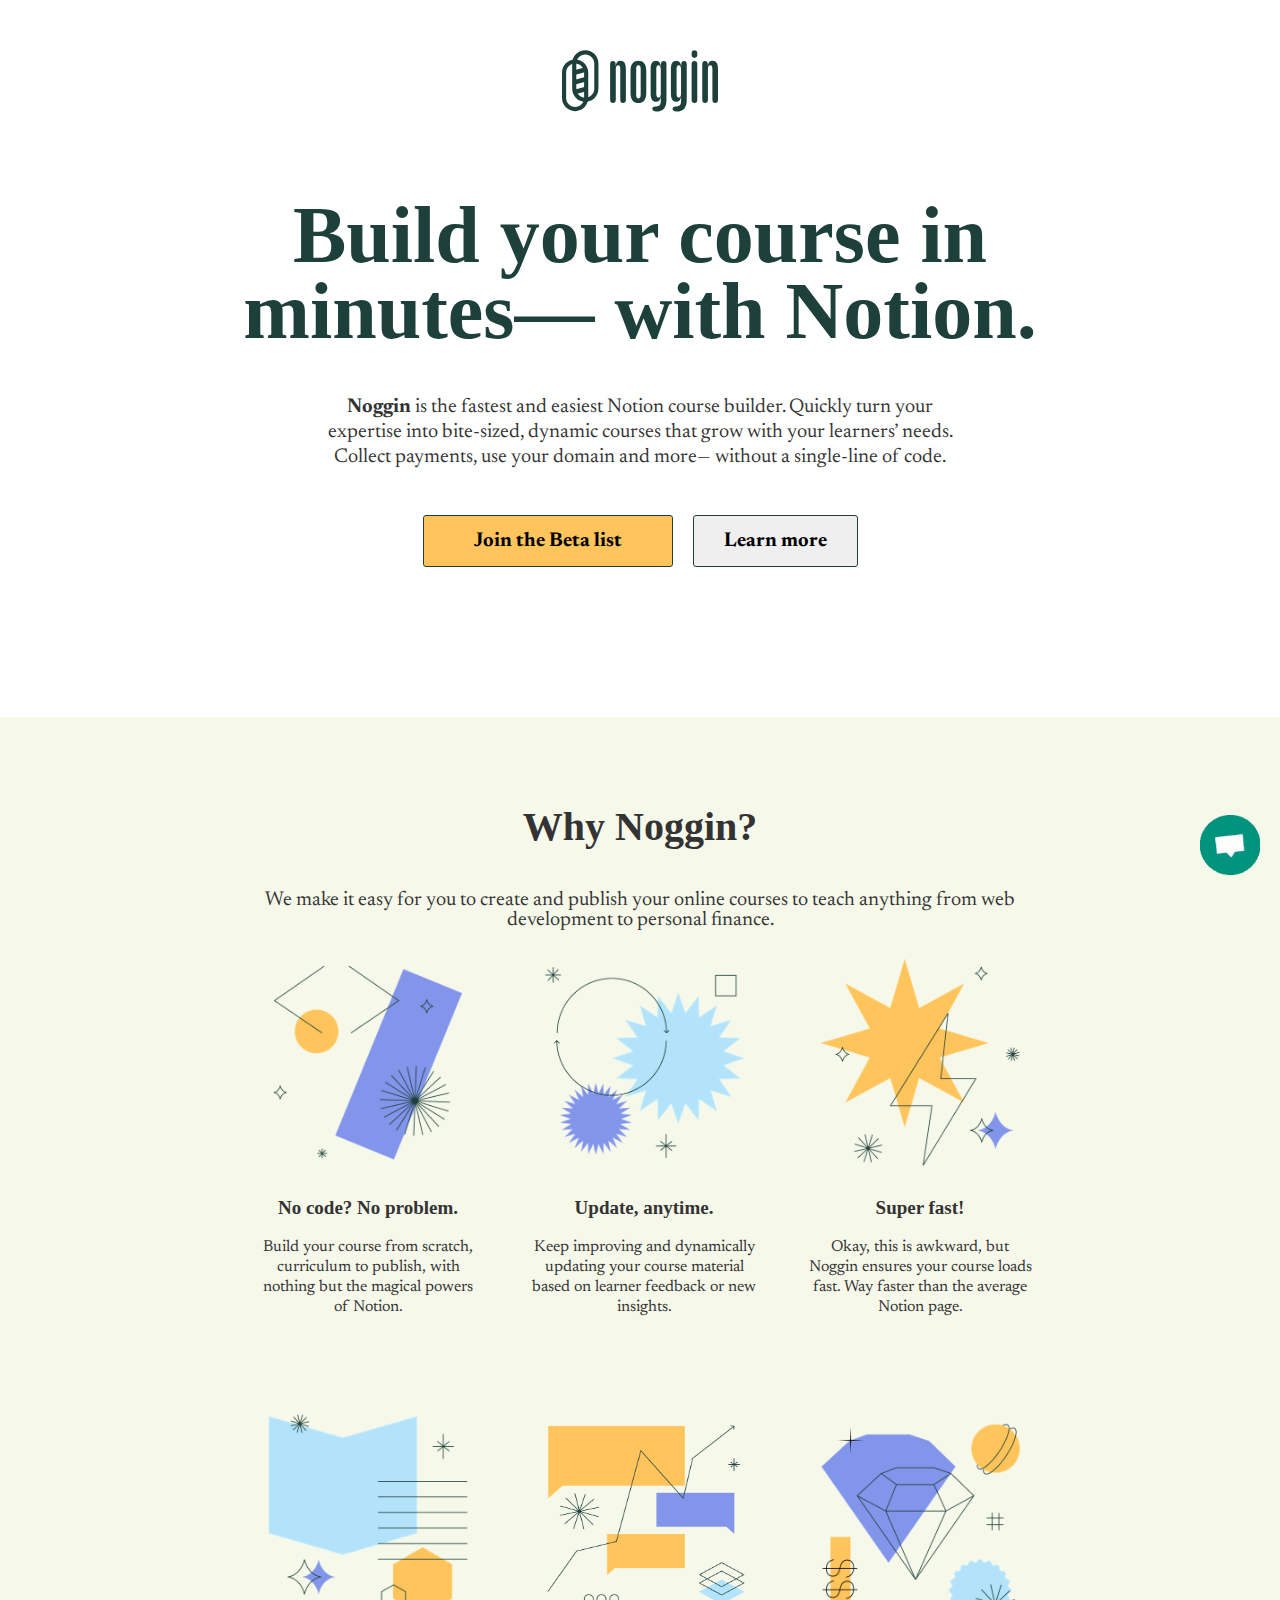
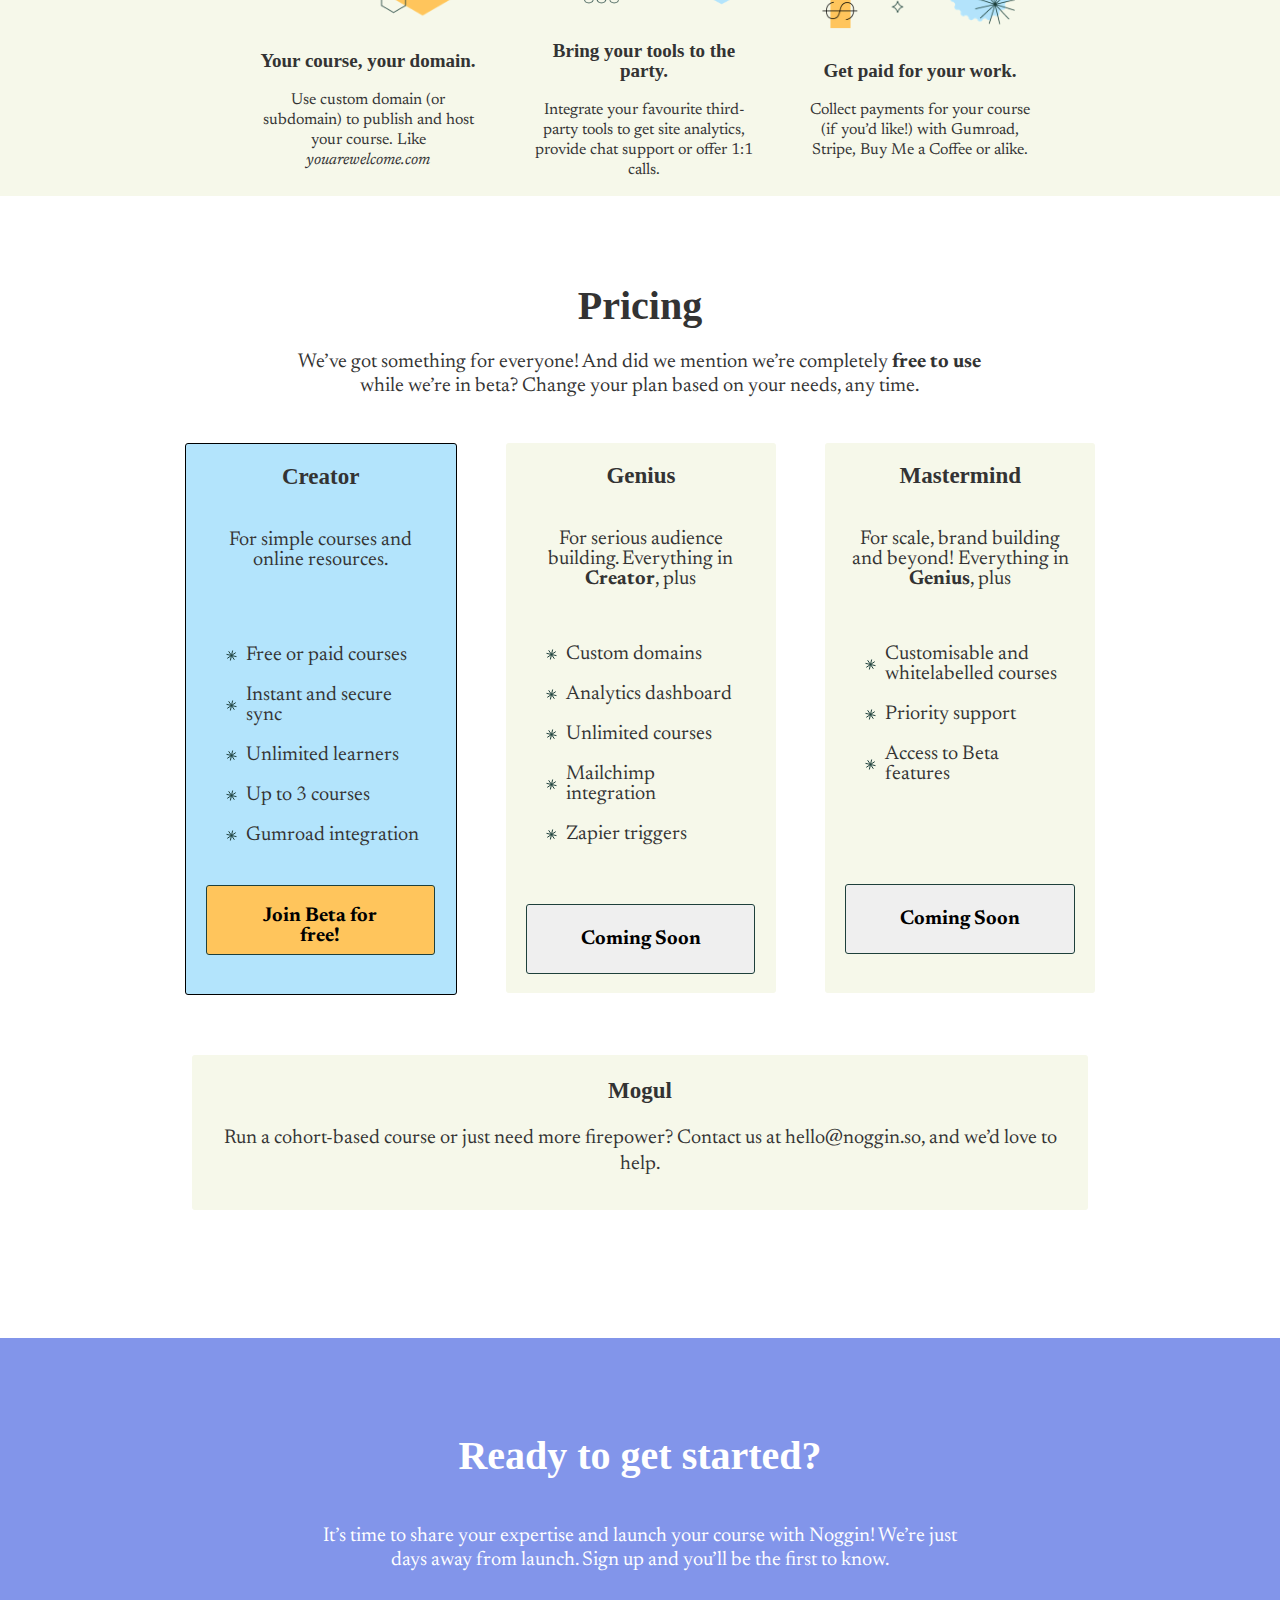
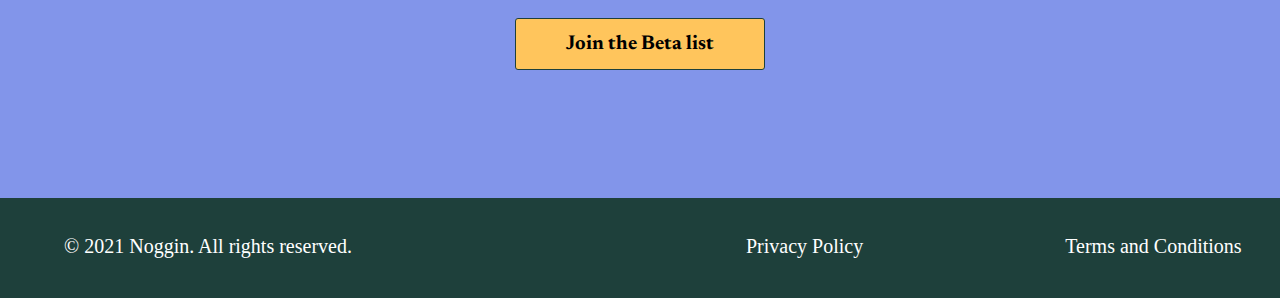
==== commit 179ca76a: "teper' krasivo" ====
--- a/index.html
+++ b/index.html
@@ -1,217 +1,245 @@
 <!DOCTYPE html>
 <html lang="en">
-<head>
-    <meta charset="UTF-8">
-    <meta http-equiv="X-UA-Compatible" content="IE=edge">
-    <meta name="viewport" content="width=device-width, initial-scale=1.0">
-    <meta name="description" content="Noggin is the fastest and easiest Notion course builder. Quickly turn your expertise into bite-sized, dynamic courses— all without a single-line of code.">
+  <head>
+    <meta charset="UTF-8" />
+    <meta http-equiv="X-UA-Compatible" content="IE=edge" />
+    <meta name="viewport" content="width=device-width, initial-scale=1.0" />
+    <meta
+      name="description"
+      content="Noggin is the fastest and easiest Notion course builder. Quickly turn your expertise into bite-sized, dynamic courses— all without a single-line of code."
+    />
     <title>Noggin - Notion Course Builder</title>
-    <link rel="preconnect" href="https://fonts.gstatic.com">
-    <link href="https://fonts.googleapis.com/css2?family=Newsreader:wght@500&display=swap" rel="stylesheet">
-    <link rel="stylesheet" href="css/style.css">
-    <link rel="stylesheet" href="css/font.css">
-    
-    
-    
-
-    
-</head>
-<body>
-<div class="maincontainer">
-    <nav>
+    <link rel="preconnect" href="https://fonts.gstatic.com" />
+    <link
+      href="https://fonts.googleapis.com/css2?family=Newsreader:wght@500&display=swap"
+      rel="stylesheet"
+    />
+    <link rel="stylesheet" href="css/style.css" />
+    <link rel="stylesheet" href="css/font.css" />
+  </head>
+  <body>
+    <div class="maincontainer">
+      <nav>
         <div class="menu">
-            <div class="logotype">
-                <a href=#><img src="img/Noggin Logo.svg" alt="nogginLogo" ></a>
-            </div>
-        </div>
-    </nav>
-    <div class="containerWithNotion">
+          <div class="logotype">
+            <a href="#"><img src="img/Noggin Logo.svg" alt="nogginLogo" /></a>
+          </div>
+        </div>
+      </nav>
+      <div class="containerWithNotion">
         <div class="containerWithNotion__bigh1">
-            <h1>Build your course in minutes— with Notion.</h1>
+          <h1>Build your course in minutes— with Notion.</h1>
         </div>
         <div class="containerWithNotion__paragraph">
+          <p>
+            <b>Noggin</b> is the fastest and easiest Notion course builder.
+            Quickly turn your expertise into bite-sized, dynamic courses that
+            grow with your learners’ needs. Collect payments, use your domain
+            and more— without a single-line of code.
+          </p>
+        </div>
+        <div class="containerWithNotion__buttons">
+          <div class="containerWithNotion__buttons-join all_buttons_join">
+            <button class="containerWithNotion__buttons-button-join">
+              Join the Beta list
+            </button>
+          </div>
+          <div class="containerWithNotion__buttons-learn">
+            <button class="containerWithNotion__buttons-button-learn">
+              <a href="#why">Learn more</a>
+            </button>
+          </div>
+        </div>
+      </div>
+
+      <section class="WhyNoggin">
+        <div class="containerWhyNoggin">
+          <div class="containerWhyNoggin__h2 blackh2" id="why">
+            <h2>Why Noggin?</h2>
+          </div>
+          <div class="containerWhyNoggin__paragraph">
             <p>
-                <b>Noggin</b> is the fastest and easiest Notion course builder.
-                 Quickly turn your expertise into bite-sized, dynamic courses that grow with your learners’ needs. 
-                 Collect payments, use your domain and more— without a single-line of code.
+              We make it easy for you to create and publish your online courses
+              to teach anything from web development to personal finance.
             </p>
-        </div>
-        <div class="containerWithNotion__buttons">
-            <div class="containerWithNotion__buttons-join all_buttons_join" ><button class="containerWithNotion__buttons-button-join">Join the Beta list</button></div>
-            <div class="containerWithNotion__buttons-learn"><button class="containerWithNotion__buttons-button-learn"><a href="#why">Learn more</a></button></div>
-        </div>
+          </div>
+
+          <div class="containerWhyNoggin__images">
+            <div class="containerWhyNoggin__images-block">
+              <div><img src="img/image1.png" alt="NocodeNoproblem" /></div>
+              <div><h3>No code? No problem.</h3></div>
+              <div>
+                <p>
+                  Build your course from scratch, curriculum to publish, with
+                  nothing but the magical powers of Notion.
+                </p>
+              </div>
+            </div>
+            <div class="containerWhyNoggin__images-block">
+              <div><img src="img/image2.png" alt="UpdateAnytime" /></div>
+              <div><h3>Update, anytime.</h3></div>
+              <div>
+                <p>
+                  Keep improving and dynamically updating your course material
+                  based on learner feedback or new insights.
+                </p>
+              </div>
+            </div>
+            <div class="containerWhyNoggin__images-block">
+              <div><img src="img/image3.png" alt="Superfast" /></div>
+              <div><h3>Super fast!</h3></div>
+              <div>
+                <p>
+                  Okay, this is awkward, but Noggin ensures your course loads
+                  fast. Way faster than the average Notion page.
+                </p>
+              </div>
+            </div>
+            <div class="containerWhyNoggin__images-block">
+              <div><img src="img/image4.png" alt="YourcourseYourdomain" /></div>
+              <div><h3>Your course, your domain.</h3></div>
+              <div>
+                <p>
+                  Use custom domain (or subdomain) to publish and host your
+                  course. Like <i>youarewelcome.com</i>
+                </p>
+              </div>
+            </div>
+            <div class="containerWhyNoggin__images-block">
+              <div><img src="img/image5.png" alt="BringYourTools" /></div>
+              <div><h3>Bring your tools to the party.</h3></div>
+              <div>
+                <p>
+                  Integrate your favourite third-party tools to get site
+                  analytics, provide chat support or offer 1:1 calls.
+                </p>
+              </div>
+            </div>
+            <div class="containerWhyNoggin__images-block">
+              <div><img src="img/image6.png" alt="GetPaid" /></div>
+              <div><h3>Get paid for your work.</h3></div>
+              <div>
+                <p>
+                  Collect payments for your course (if you’d like!) with
+                  Gumroad, Stripe, Buy Me a Coffee or alike.
+                </p>
+              </div>
+            </div>
+          </div>
+        </div>
+      </section>
+
+      <section class="Pricing">
+        <div class="containerPricing">
+          <div class="containerPricing__h2 blackh2">
+            <h2>Pricing</h2>
+          </div>
+          <div class="containerPricing__paragraph">
+            <p>
+              We’ve got something for everyone! And did we mention we’re
+              completely <b>free to use</b> while we’re in beta? Change your
+              plan based on your needs, any time.
+            </p>
+          </div>
+
+          <div class="containerPricing__offers">
+            <div class="containerPricing__offers-blue">
+              <h3>Creator</h3>
+              <p>For simple courses and online resources.</p>
+              <ul class="containerPricing__offers-list">
+                <li>Free or paid courses</li>
+                <li>Instant and secure sync</li>
+                <li>Unlimited learners</li>
+                <li>Up to 3 courses</li>
+                <li>Gumroad integration</li>
+              </ul>
+              <button class="containerPricing__button-join all_buttons_join">
+                Join Beta for <br />free!
+              </button>
+            </div>
+            <div class="containerPricing__offers-gray">
+              <h3>Genius</h3>
+              <p>
+                For serious audience building. Everything in <b>Creator</b>,
+                plus
+              </p>
+              <ul class="containerPricing__offers-list">
+                <li>Custom domains</li>
+                <li>Analytics dashboard</li>
+                <li>Unlimited courses</li>
+                <li>Mailchimp integration</li>
+                <li>Zapier triggers</li>
+              </ul>
+              <button class="containerPricing__button-coming">
+                Coming Soon
+              </button>
+            </div>
+            <div class="containerPricing__offers-gray">
+              <h3>Mastermind</h3>
+              <p>
+                For scale, brand building and beyond! Everything in
+                <b>Genius</b>, plus
+              </p>
+              <ul class="containerPricing__offers-list">
+                <li>Customisable and whitelabelled courses</li>
+                <li>Priority support</li>
+                <li>Access to Beta features</li>
+              </ul>
+              <button
+                class="containerPricing__button-coming button_coming_margin"
+              >
+                Coming Soon
+              </button>
+            </div>
+          </div>
+          <div class="containerPricing__mail">
+            <h3>Mogul</h3>
+            <p>
+              Run a cohort-based course or just need more firepower? Contact us
+              at <a href="mailto:hell@noggin.so">hello@noggin.so</a>, and we’d
+              love to help.
+            </p>
+          </div>
+        </div>
+      </section>
+
+      <div class="containerReadyTo">
+        <div class="containerReadyTo__h2">
+          <h2>Ready to get started?</h2>
+        </div>
+        <div class="containerReadyTo__paragraph">
+          <p>
+            It’s time to share your expertise and launch your course with
+            Noggin! We’re just days away from launch. Sign up and you’ll be the
+            first to know.
+          </p>
+        </div>
+        <div class="containerReadyTo__buttons-join">
+          <button
+            class="containerReadyTo__buttons-button-join all_buttons_join"
+          >
+            Join the Beta list
+          </button>
+        </div>
+      </div>
+
+      <footer>
+        <div class="footer__green">
+          <div class="allrul">
+            <a href="index.html">© 2021 Noggin. All rights reserved.</a>
+          </div>
+          <div class="privacy"><a href="privacy.html"> Privacy Policy</a></div>
+          <div class="terms"><a href="terms.html">Terms and Conditions</a></div>
+        </div>
+      </footer>
+      <script src="js/main.js"></script>
+      <a href="#"
+        ><img
+          class="overbutton"
+          title="chatbutton"
+          src="img/chatbut.png"
+          alt="buttons"
+      /></a>
     </div>
-
-    <section class="WhyNoggin">
-        <div class="containerWhyNoggin">
-            <div class="containerWhyNoggin__h2 blackh2" id='why'>
-                <h2>Why Noggin?</h2>
-            </div>
-            <div class="containerWhyNoggin__paragraph">
-                <p>We make it easy for you to create and publish your online courses to teach anything from web development to personal finance.   
-                </p>
-            </div>
-
-            <div class="containerWhyNoggin__images">
-                <div class="containerWhyNoggin__images-block">
-                    <div><img src="img/image1.png" alt="NocodeNoproblem"></div>
-                    <div><h3>No code? No problem.</h3></div>
-                    <div>
-                        <p>Build your course from scratch, curriculum to publish,
-                         with nothing but the magical powers of Notion.
-                        </p>
-                    </div>
-
-                </div>
-                <div class="containerWhyNoggin__images-block">
-                    <div><img src="img/image2.png" alt="UpdateAnytime" ></div>
-                    <div><h3>Update, anytime.</h3></div>
-                    <div>
-                        <p>Keep improving and dynamically updating your course material
-                         based on learner feedback or new insights.
-                        </p>
-                    </div>
-                </div>
-                <div class="containerWhyNoggin__images-block">
-                    <div><img src="img/image3.png" alt="Superfast"></div>
-                    <div><h3>Super fast!</h3></div>
-                    <div>
-                        <p>Okay, this is awkward, but Noggin ensures your course loads fast.
-                         Way faster than the average Notion page.
-                        </p>
-                    </div>
-                </div>
-                <div class="containerWhyNoggin__images-block">
-                    <div><img src="img/image4.png" alt="YourcourseYourdomain"></div>
-                    <div><h3>Your course, your domain.</h3></div>
-                    <div>
-                        <p>Use custom domain (or subdomain) 
-                        to publish and host your course. Like <i>youarewelcome.com</i>
-                        </p>
-                    </div>
-                </div>
-                <div class="containerWhyNoggin__images-block">
-                    <div><img src="img/image5.png" alt="BringYourTools"></div>
-                    <div><h3>Bring your tools to the party.</h3></div>
-                    <div>
-                        <p>Integrate your favourite third-party tools to get site analytics,
-                         provide chat support or offer 1:1 calls.
-                        </p>
-                    </div>
-                </div>
-                <div class="containerWhyNoggin__images-block">
-                    <div><img src="img/image6.png" alt="GetPaid" ></div>
-                    <div><h3>Get paid for your work.</h3></div>
-                    <div>
-                        <p>Collect payments for your course (if you’d like!)
-                         with Gumroad, Stripe, Buy Me a Coffee or alike.
-                        </p>
-                    </div>
-                </div>
-
-            
-            </div>
-
-
-
-
-
-
-        </div>
-    </section>
-
-    <section class="Pricing">
-      <div class="containerPricing">
-          
-              <div class="containerPricing__h2 blackh2">
-                  <h2>Pricing</h2>
-              </div>
-              <div class="containerPricing__paragraph">
-                  <p>We’ve got something for everyone! 
-                    And did we mention we’re completely <b>free to use</b> while we’re in beta? 
-                    Change your plan based on your needs, any time.
-                  </p>
-              </div>
-          
-              <div class="containerPricing__offers">
-                  <div class="containerPricing__offers-blue">
-                      <h3>Creator</h3>
-                      <p>For simple courses and online resources.</p>
-                      <ul class="containerPricing__offers-list">
-                          <li>Free or paid courses</li>
-                          <li>Instant and secure sync</li>
-                          <li>Unlimited learners</li>
-                          <li>Up to 3 courses</li>
-                          <li>Gumroad integration</li>
-                      </ul>
-                      <button class="containerPricing__button-join all_buttons_join" >Join Beta for <br>free!</button>
-                   </div>
-                  <div class="containerPricing__offers-gray">
-                      <h3>Genius</h3>
-                      <p>For serious audience building. Everything in <b>Creator</b>, plus</p>
-                      <ul class="containerPricing__offers-list">
-                          <li>Custom domains</li>
-                          <li>Analytics dashboard</li>
-                          <li>Unlimited courses</li>
-                          <li>Mailchimp integration</li>
-                          <li>Zapier triggers</li>
-                      </ul>
-                      <button class="containerPricing__button-coming">Coming Soon</button>
-                  </div>
-                  <div class="containerPricing__offers-gray">
-                      <h3>Mastermind</h3>
-                      <p>For scale, brand building and beyond! Everything in <b>Genius</b>, plus</p>
-                      <ul class="containerPricing__offers-list">
-                          <li>Customisable and whitelabelled courses</li>
-                          <li>Priority support</li>
-                          <li>Access to Beta features</li>
-                      </ul>
-                      <button class="containerPricing__button-coming button_coming_margin">Coming Soon</button>
-              </div>
-
-          </div>
-            <div class="containerPricing__mail">
-                
-                <h3>Mogul</h3>
-                <p>Run a cohort-based course or just need more firepower?
-                     Contact us at <a href="mailto:hell@noggin.so">hello@noggin.so</a>, and we’d love to help.
-                    </p>
-                
-            </div>
-        </div>
-    </section>
-
-    
-        <div class="containerReadyTo">
-          <div class="containerReadyTo__h2">
-              <h2>Ready to get started?</h2>
-          </div>
-          <div class="containerReadyTo__paragraph">
-            <p>It’s time to share your expertise and launch your course with Noggin!
-                 We’re just days away from launch. Sign up and you’ll be the first to know.
-            </p>
-          </div>
-          <div class="containerReadyTo__buttons-join"><button class="containerReadyTo__buttons-button-join all_buttons_join" > Join the Beta list </button></div>
-        </div>
-    
-
-
-    <footer>
-        <div class="footer__green">
-            
-              <div class="allrul"><a href="index.html">© 2021 Noggin. All rights reserved.</a></div>
-              <div class="privacy"><a href='privacy.html'> Privacy Policy</a></div>
-              <div class="terms"><a href="terms.html">Terms and Conditions</a></div>
-            
-
-
-           
-            
-        </div>
-    </footer>
-    <script src="js/main.js"></script>
-    <a  href=#><img class="overbutton" title="chatbutton" src="img/chatbut.png" alt="buttons" /></a>
-
-</div>
-</body>
-</html>+  </body>
+</html>
--- a/css/style.css
+++ b/css/style.css
@@ -25,6 +25,18 @@
    .containerWithNotion__paragraph {
        width: 50%;
    }
+   .containerPricing__offers {
+       width: 75%; 
+   }
+   .containerPricing__paragraph p {
+       width: 55%;
+   }
+   .containerPricing__mail {
+       width: 70%;
+   }
+   .containerReadyTo__paragraph {
+       width: 50%;
+   }
 }
 @media (max-width: 1200px) {
     .maincontainer {
@@ -33,6 +45,18 @@
    .containerWithNotion__bigh1 h1 {
     font-size: 76px;
 
+}
+.containerReadyTo__paragraph {
+    width: 100%;
+}
+.containerPricing__mail {
+    width: 100%;
+}
+.containerPricing__offers {
+    width: 100%; 
+}
+.containerPricing__paragraph p {
+    width: 100%;
 }
 .containerWithNotion__paragraph {
     width: 100%;
@@ -66,9 +90,7 @@
     font-size: 73px;
 
 }
-.containerWithNotion__paragraph {
-    width: 100%;
-}
+
    
    
 }
@@ -112,9 +134,6 @@
     font-size: 67px;
    
 
-}
-.containerWithNotion__paragraph {
-    width: 100%;
 }
 
 
@@ -164,9 +183,7 @@
     font-size: 63px;
 
 }
-.containerWithNotion__paragraph {
-    width: 100%;
-}
+
 
 }
 
@@ -251,7 +268,7 @@
     background-color :#f6f8ea;
     border: none ;
     border-radius: 3px;
-    width: 70% ;
+    
     padding-bottom: 1%;
     line-height: 180%;
     
@@ -348,19 +365,17 @@
 }
 
 .containerWhyNoggin__images {
-    display: flex;
-    flex-direction: row;
-    justify-content: space-between;
-    flex-wrap: wrap;
-    margin :0 auto;
-    width: 70%;
-    padding-bottom: 3%;
-}
-.containerWhyNoggin__images div {
-  margin: 1%;
-  flex: 0 1 20%;
-  width: 250px;
-}
+
+    width: 60%;
+    display: grid;
+    align-items: center;
+    grid-template-columns: repeat(auto-fit, minmax(200px, 1fr));
+    grid-gap: 60px;
+  }
+  
+    
+
+
 .containerWhyNoggin__images img {
     width: 224px;
     height: 224px;
@@ -401,7 +416,7 @@
 }
 .containerPricing__paragraph p {
     font-size: 20px;
-    width: 55%;
+    
     line-height: 120%;
     margin: 0 auto;
     
@@ -417,7 +432,7 @@
     flex-direction: row;
     justify-content: space-between;
     flex-wrap: wrap;
-    width: 75%;
+    
     padding-top: 2%;
 }
 .containerPricing__offers div {
@@ -513,7 +528,7 @@
 .containerReadyTo__paragraph {
     color: white;
     font-size: 20px;
-    width: 50%;
+    
     
 }
 .containerReadyTo__paragraph p {
@@ -566,19 +581,19 @@
  a:hover {
      text-decoration: underline;
  }
-.containerReadyTo__buttons-button-join:active {
+.containerReadyTo__buttons-button-join:hover {
     background-color: #bd9752;
 }
-.containerWithNotion__buttons-button-join:active {
+.containerWithNotion__buttons-button-join:hover {
     background-color: #bd9752; 
 }
-.containerWithNotion__buttons-button-learn:active {
+.containerWithNotion__buttons-button-learn:hover {
     background-color: #cfcdcd ;
 }
-.containerPricing__button-join:active {
+.containerPricing__button-join:hover {
     background-color: #bd9752; 
 }
-.containerPricing__button-coming:active {
+.containerPricing__button-coming:hover {
     background-color: #cfcdcd ;
 }
 
